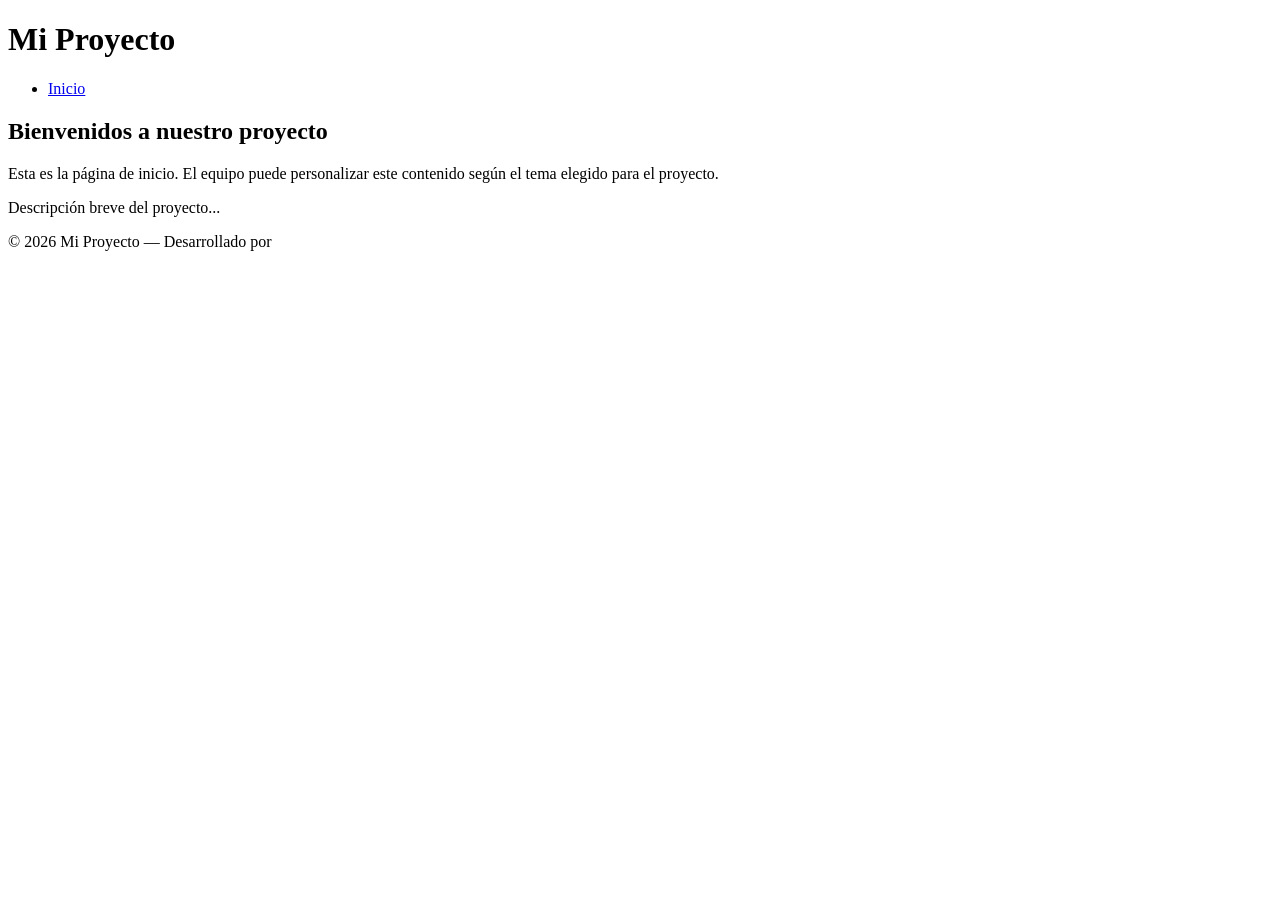
==== index.html @ 10332ff4 "Initial commit" ====
<!DOCTYPE html>
<html lang="es">
<head>
  <meta charset="UTF-8">
  <meta name="viewport" content="width=device-width, initial-scale=1.0">
  <meta name="version" content="1.0.0">
  <title>Mi Proyecto Web</title>
  <!-- Hoja de estilos compartida por todas las páginas del proyecto -->
  <link rel="stylesheet" href="estilos.css">
</head>
<body>

  <!-- ============================================================
       CABECERA Y MENÚ DE NAVEGACIÓN
       - El menú debe enlazar a todas las páginas del proyecto
       - Cada miembro del equipo añadirá su página aquí
       ============================================================ -->
  <header>
    <div class="header-contenido">
      <h1 class="logo">Mi Proyecto</h1>
      <nav>
        <ul>
          <li><a href="index.html">Inicio</a></li>
          <!-- AÑADIR AQUÍ los enlaces a las páginas del equipo -->
          <!-- Ejemplo: <li><a href="about.html">Sobre nosotros</a></li> -->
          <!-- Ejemplo: <li><a href="contacto.html">Contacto</a></li>  -->
        </ul>
      </nav>
    </div>
  </header>

  <!-- ============================================================
       CONTENIDO PRINCIPAL
       - Esta sección es el cuerpo de la página de inicio
       - El equipo puede personalizar el contenido según el tema
       ============================================================ -->
  <main>

    <!-- Sección de bienvenida -->
    <section class="bienvenida">
      <h2>Bienvenidos a nuestro proyecto</h2>
      <p>
        Esta es la página de inicio. El equipo puede personalizar este contenido
        según el tema elegido para el proyecto.
      </p>
      <p>
        <!-- MODIFICAR: Escribid aquí una breve descripción de vuestro proyecto -->
        Descripción breve del proyecto...
      </p>
    </section>

    <!-- Sección de tarjetas / destacados -->
    <section class="tarjetas">
      
    </section>

  </main>

  <!-- ============================================================
       PIE DE PÁGINA
       - Información de contacto, créditos y enlaces secundarios
       ============================================================ -->
  <footer>
    <div class="footer-contenido">
      <p>&copy; 2026 Mi Proyecto &mdash; Desarrollado por</p>
      <!-- AÑADIR: nombres del equipo, enlaces a redes sociales, etc. -->
    </div>
  </footer>

</body>
</html>
---- estilos.css ----
/* ================================================================
   estilos.css — Hoja de estilos compartida del proyecto
   ================================================================
   INSTRUCCIONES:
   - Este fichero es COMÚN a todas las páginas del proyecto.
   - Todos los miembros del equipo añadirán sus estilos aquí.
   - Marcad cada sección con comentarios para tener un código organizado. 
   Por ejemplo como sigue a continuación, pero se puede modificar para adaptarse
   a vuestras necesidades
   ================================================================ */
/* ----------------------------------------------------------------
   1. ESTILOS GENERALES
   ---------------------------------------------------------------- */

/* TODO: Añadir estilos generales (fuente, colores base, márgenes...) */


/* ----------------------------------------------------------------
   2. CABECERA Y NAVEGACIÓN 
   ---------------------------------------------------------------- */

/* ----------------------------------------------------------------
   3. PIE DE PÁGINA (footer)
   ---------------------------------------------------------------- */


/* ----------------------------------------------------------------
   6. ESTILOS ESPECÍFICOS DE CADA PÁGINA
      (añadir una subsección por cada página del equipo)
   ---------------------------------------------------------------- */

/* --- Página: index.html --- */


/* --- Página: xxxxxx.html --- */


/* --- Página:  xxxxxx.html --- */
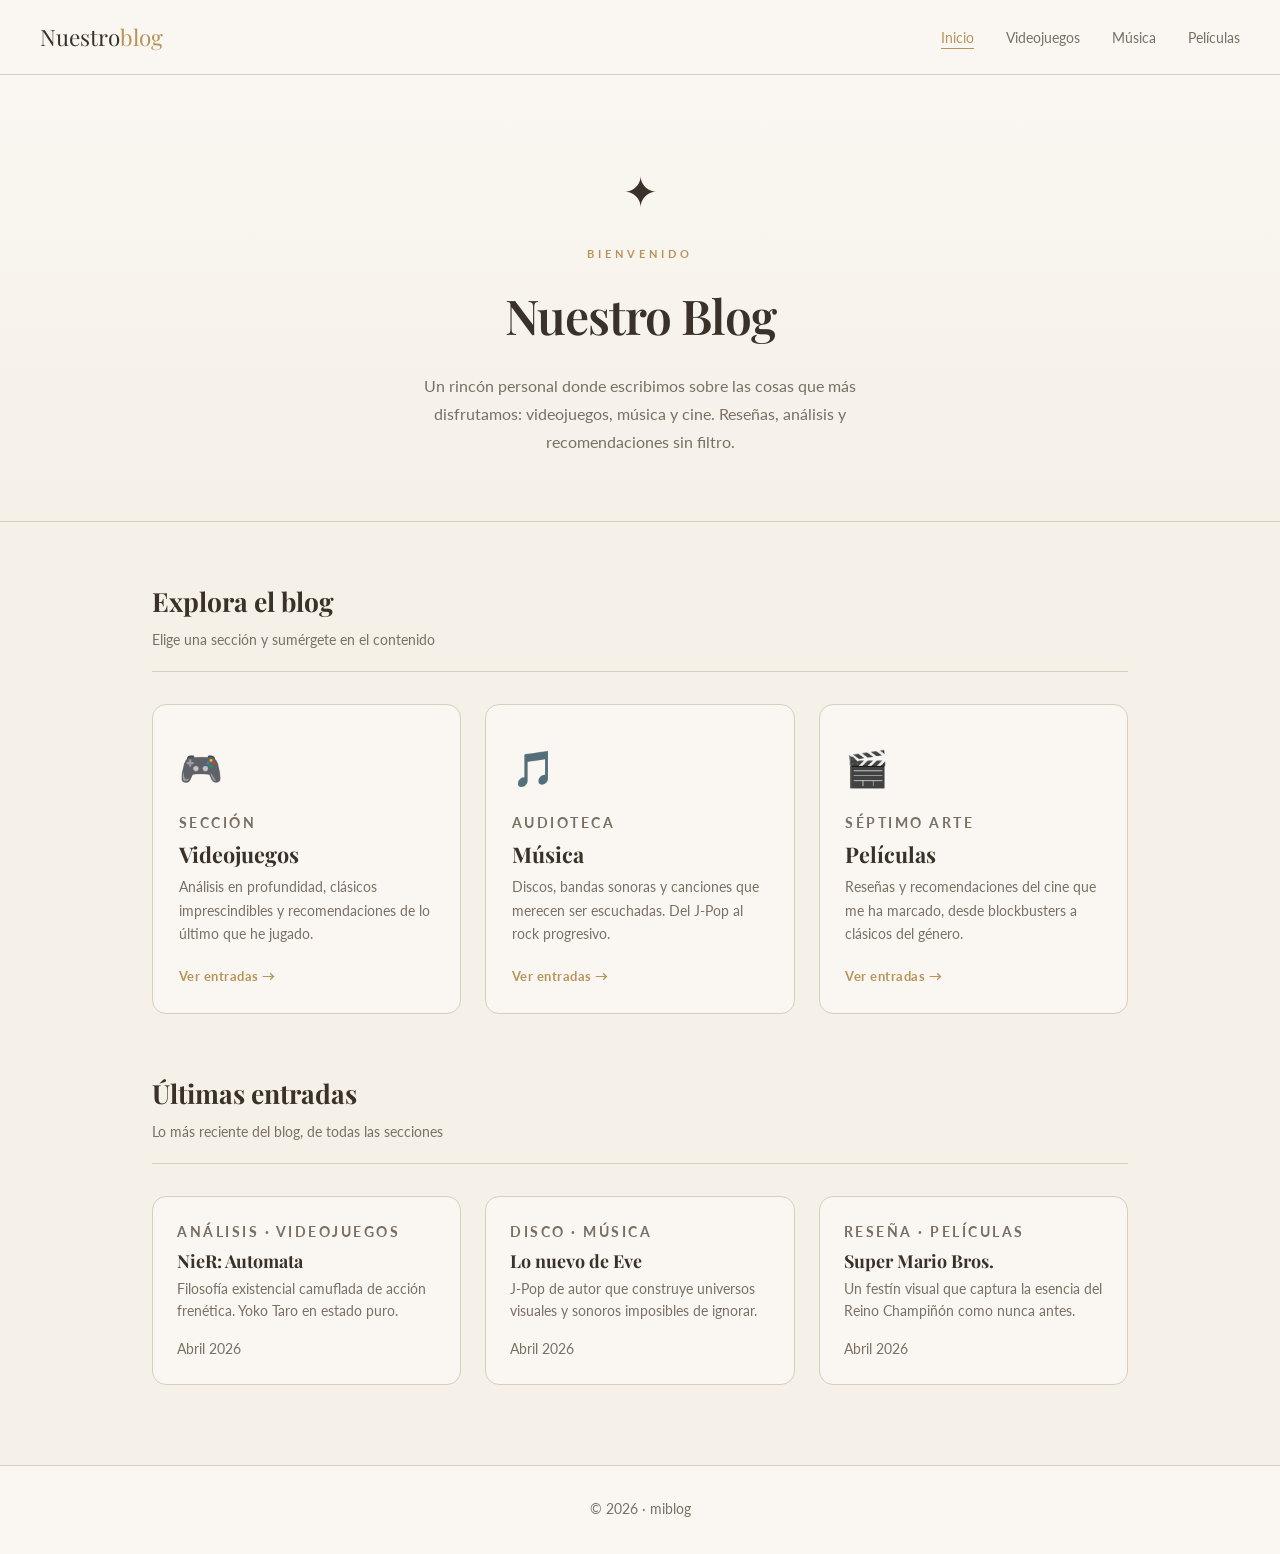
==== commit 9004d236: "He cambiado el nombre a la pagina principal, ademas le añadi informacion y modifique levemente las d" ====
--- a/index.html
+++ b/index.html
@@ -1,71 +1,101 @@
 <!DOCTYPE html>
 <html lang="es">
 <head>
-  <meta charset="UTF-8">
-  <meta name="viewport" content="width=device-width, initial-scale=1.0">
-  <meta name="version" content="1.0.0">
-  <title>Mi Proyecto Web</title>
-  <!-- Hoja de estilos compartida por todas las páginas del proyecto -->
-  <link rel="stylesheet" href="estilos.css">
+  <meta charset="UTF-8" />
+  <meta name="viewport" content="width=device-width, initial-scale=1.0" />
+  <title>Inicio · Nuestro Blog</title>
+  <link href="https://fonts.googleapis.com/css2?family=Playfair+Display:ital,wght@0,400;0,600;1,400&family=Lato:wght@300;400;700&display=swap" rel="stylesheet" />
+  <link rel="stylesheet" href="CssPopUp.css" />
 </head>
 <body>
 
-  <!-- ============================================================
-       CABECERA Y MENÚ DE NAVEGACIÓN
-       - El menú debe enlazar a todas las páginas del proyecto
-       - Cada miembro del equipo añadirá su página aquí
-       ============================================================ -->
-  <header>
-    <div class="header-contenido">
-      <h1 class="logo">Mi Proyecto</h1>
-      <nav>
-        <ul>
-          <li><a href="index.html">Inicio</a></li>
-          <!-- AÑADIR AQUÍ los enlaces a las páginas del equipo -->
-          <!-- Ejemplo: <li><a href="about.html">Sobre nosotros</a></li> -->
-          <!-- Ejemplo: <li><a href="contacto.html">Contacto</a></li>  -->
-        </ul>
-      </nav>
-    </div>
+  <!-- NAVEGACIÓN -->
+  <nav>
+    <a href="plantilla.html" class="nav-logo">Nuestro<span>blog</span></a>
+    <ul class="nav-enlaces">
+      <li><a href="plantilla.html" class="activo">Inicio</a></li>
+      <li><a href="PaginaVideojuegos.html">Videojuegos</a></li>
+      <li><a href="PaginaMusica.html">Música</a></li>
+      <li><a href="PaginaPelicula.html">Películas</a></li>
+    </ul>
+  </nav>
+
+  <!-- HERO -->
+  <header class="inicio-hero">
+    <span class="site-icon">✦</span>
+    <p class="pagina-tag">Bienvenido</p>
+    <h1>Nuestro Blog</h1>
+    <p class="descripcion">Un rincón personal donde escribimos sobre las cosas que más disfrutamos: videojuegos, música y cine. Reseñas, análisis y recomendaciones sin filtro.</p>
   </header>
 
-  <!-- ============================================================
-       CONTENIDO PRINCIPAL
-       - Esta sección es el cuerpo de la página de inicio
-       - El equipo puede personalizar el contenido según el tema
-       ============================================================ -->
-  <main>
+  <!-- SECCIONES -->
+  <main class="contenido">
 
-    <!-- Sección de bienvenida -->
-    <section class="bienvenida">
-      <h2>Bienvenidos a nuestro proyecto</h2>
-      <p>
-        Esta es la página de inicio. El equipo puede personalizar este contenido
-        según el tema elegido para el proyecto.
-      </p>
-      <p>
-        <!-- MODIFICAR: Escribid aquí una breve descripción de vuestro proyecto -->
-        Descripción breve del proyecto...
-      </p>
-    </section>
+    <h2 class="seccion-titulo">Explora el blog</h2>
+    <p class="seccion-sub">Elige una sección y sumérgete en el contenido</p>
 
-    <!-- Sección de tarjetas / destacados -->
-    <section class="tarjetas">
-      
-    </section>
+    <div class="seccion-grid">
+
+      <a href="PaginaVideojuegos.html" class="card-seccion">
+        <span class="cs-icono">🎮</span>
+        <p class="cs-tag">Sección</p>
+        <h3>Videojuegos</h3>
+        <p>Análisis en profundidad, clásicos imprescindibles y recomendaciones de lo último que he jugado.</p>
+        <span class="cs-cta">Ver entradas →</span>
+      </a>
+
+      <a href="PaginaMusica.html" class="card-seccion">
+        <span class="cs-icono">🎵</span>
+        <p class="cs-tag">Audioteca</p>
+        <h3>Música</h3>
+        <p>Discos, bandas sonoras y canciones que merecen ser escuchadas. Del J-Pop al rock progresivo.</p>
+        <span class="cs-cta">Ver entradas →</span>
+      </a>
+
+      <a href="PaginaPelicula.html" class="card-seccion">
+        <span class="cs-icono">🎬</span>
+        <p class="cs-tag">Séptimo Arte</p>
+        <h3>Películas</h3>
+        <p>Reseñas y recomendaciones del cine que me ha marcado, desde blockbusters a clásicos del género.</p>
+        <span class="cs-cta">Ver entradas →</span>
+      </a>
+
+    </div>
+
+    <!-- ÚLTIMAS ENTRADAS -->
+    <div class="ultimas">
+      <h2>Últimas entradas</h2>
+      <p class="sub">Lo más reciente del blog, de todas las secciones</p>
+
+      <div class="grid">
+
+        <a href="PaginaVideojuegos.html" class="card card-entrada" tabindex="0">
+          <p class="card-tag">Análisis · Videojuegos</p>
+          <h3>NieR: Automata</h3>
+          <p>Filosofía existencial camuflada de acción frenética. Yoko Taro en estado puro.</p>
+          <p class="card-fecha">Abril 2026</p>
+        </a>
+
+        <a href="PaginaMusica.html" class="card card-entrada" tabindex="0">
+          <p class="card-tag">Disco · Música</p>
+          <h3>Lo nuevo de Eve</h3>
+          <p>J-Pop de autor que construye universos visuales y sonoros imposibles de ignorar.</p>
+          <p class="card-fecha">Abril 2026</p>
+        </a>
+
+        <a href="PaginaPelicula.html" class="card card-entrada" tabindex="0">
+          <p class="card-tag">Reseña · Películas</p>
+          <h3>Super Mario Bros.</h3>
+          <p>Un festín visual que captura la esencia del Reino Champiñón como nunca antes.</p>
+          <p class="card-fecha">Abril 2026</p>
+        </a>
+
+      </div>
+    </div>
 
   </main>
 
-  <!-- ============================================================
-       PIE DE PÁGINA
-       - Información de contacto, créditos y enlaces secundarios
-       ============================================================ -->
-  <footer>
-    <div class="footer-contenido">
-      <p>&copy; 2026 Mi Proyecto &mdash; Desarrollado por</p>
-      <!-- AÑADIR: nombres del equipo, enlaces a redes sociales, etc. -->
-    </div>
-  </footer>
+  <footer><p>© 2026 · miblog</p></footer>
 
 </body>
 </html>
--- a/CssPopUp.css
+++ b/CssPopUp.css
@@ -0,0 +1,392 @@
+:root {
+  --crema-fondo:#F5F0E8; --crema-card:#FAF7F2; --beige-borde:#D9CEBC;
+  --acento:#B8935A; --acento-hover:#9c7b49;
+  --texto-oscuro:#3A3228; --texto-medio:#7A6F63;
+  --radio:14px; --t:0.22s ease;
+}
+*,*::before,*::after{margin:0;padding:0;box-sizing:border-box;}
+html{scroll-behavior:smooth;}
+body{font-family:'Lato',sans-serif;background:var(--crema-fondo);color:var(--texto-oscuro);line-height:1.75;}
+
+/* NAV */
+nav{display:flex;justify-content:space-between;align-items:center;padding:1.1rem 2.5rem;background:var(--crema-card);border-bottom:1px solid var(--beige-borde);position:sticky;top:0;z-index:200;}
+.nav-logo{font-family:'Playfair Display',serif;font-size:1.4rem;color:var(--texto-oscuro);text-decoration:none;}
+.nav-logo span{color:var(--acento);}
+.nav-enlaces{list-style:none;display:flex;gap:2rem;}
+.nav-enlaces a{text-decoration:none;font-size:.9rem;color:var(--texto-medio);transition:color var(--t);position:relative;padding-bottom:3px;}
+.nav-enlaces a::after{content:'';position:absolute;bottom:0;left:0;width:0;height:1.5px;background:var(--acento);transition:width var(--t);}
+.nav-enlaces a:hover::after,.nav-enlaces a.activo::after{width:100%;}
+.nav-enlaces a:hover,.nav-enlaces a.activo{color:var(--acento);}
+
+/* HERO */
+.pagina-hero{text-align:center;padding:4.5rem 2rem 3.5rem;border-bottom:1px solid var(--beige-borde);background:linear-gradient(180deg,var(--crema-card) 0%,var(--crema-fondo) 100%);}
+.pagina-hero .icono{font-size:3rem;margin-bottom:.8rem;display:block;}
+.pagina-tag{font-size:.7rem;letter-spacing:4px;text-transform:uppercase;color:var(--acento);margin-bottom:.5rem;font-weight:700;}
+.pagina-hero h1{font-family:'Playfair Display',serif;font-size:3rem;font-weight:600;letter-spacing:-1px;}
+
+/* CONTENIDO */
+.contenido{max-width:1040px;margin:3.5rem auto 5rem;padding:0 2rem;}
+.contenido h2{font-family:'Playfair Display',serif;font-size:1.65rem;margin-bottom:.2rem;}
+.sub{color:var(--texto-medio);font-size:.88rem;padding-bottom:1.2rem;border-bottom:1px solid var(--beige-borde);margin-bottom:2rem;}
+
+/* GRID + CARDS */
+.grid{display:grid;grid-template-columns:repeat(3,1fr);gap:1.5rem;}
+.card{background:var(--crema-card);border:1px solid var(--beige-borde);border-radius:var(--radio);padding:1.5rem;cursor:pointer;transition:transform var(--t),border-color var(--t),box-shadow var(--t);display:flex;flex-direction:column;gap:.35rem;user-select:none;}
+.card:hover{transform:translateY(-5px);border-color:var(--acento);box-shadow:0 8px 24px rgba(58,50,40,.1);}
+.card:active{transform:translateY(-2px);}
+.card:focus-visible{outline:2px solid var(--acento);outline-offset:3px;}
+.card-tag{font-size:.68rem;letter-spacing:2.5px;text-transform:uppercase;color:var(--acento);font-weight:700;}
+.card h3{font-family:'Playfair Display',serif;font-size:1.12rem;line-height:1.3;}
+.card>p{font-size:.87rem;color:var(--texto-medio);line-height:1.6;}
+.card-fecha{font-size:.76rem;color:var(--beige-borde);margin-top:auto;padding-top:.6rem;}
+
+/* VOLVER + FOOTER */
+.volver{display:inline-block;margin:0 2rem 3rem;font-size:.87rem;color:var(--acento);text-decoration:none;transition:color var(--t);}
+.volver:hover{color:var(--texto-oscuro);}
+footer{text-align:center;padding:2rem;border-top:1px solid var(--beige-borde);background:var(--crema-card);}
+footer p{font-size:.85rem;color:var(--texto-medio);}
+
+/* ══════════════════════════════════════
+   MODAL  —  3 fases de animación:
+   1. overlay: fondo fade-in
+   2. panel: sube + escala con bounce
+   3. interior: stagger por secciones
+══════════════════════════════════════ */
+.modal-overlay{
+  display:none;
+  position:fixed;inset:0;z-index:1000;
+  background:rgba(30,22,14,0);
+  backdrop-filter:blur(0px);
+  align-items:center;justify-content:center;
+  transition:background .4s ease, backdrop-filter .4s ease;
+}
+.modal-overlay.abierto{
+  background:rgba(30,22,14,.82);
+  backdrop-filter:blur(7px);
+}
+.modal-panel{
+  background:var(--crema-card);
+  border-radius:18px;
+  width:92%;max-width:780px;
+  max-height:90vh;
+  overflow-y:auto;overflow-x:hidden;
+  position:relative;
+  box-shadow:0 32px 64px rgba(0,0,0,.3);
+  transform:translateY(40px) scale(.94);
+  opacity:0;
+  transition:transform .45s cubic-bezier(.16,1,.3,1), opacity .35s ease;
+}
+.modal-overlay.abierto .modal-panel{
+  transform:translateY(0) scale(1);
+  opacity:1;
+}
+
+/* Stagger de secciones internas */
+.modal-cabecera,
+.modal-video-link,
+.modal-resena,
+.comments-section{
+  opacity:0;
+  transform:translateY(12px);
+  transition:opacity .3s ease, transform .3s ease;
+}
+.modal-overlay.abierto .modal-cabecera  {opacity:1;transform:none;transition-delay:.18s;}
+.modal-overlay.abierto .modal-video-link{opacity:1;transform:none;transition-delay:.26s;}
+.modal-overlay.abierto .modal-resena    {opacity:1;transform:none;transition-delay:.33s;}
+.modal-overlay.abierto .comments-section{opacity:1;transform:none;transition-delay:.40s;}
+
+/* Botón cerrar */
+.close-btn{
+  position:absolute;top:1rem;right:1rem;
+  width:34px;height:34px;
+  display:flex;align-items:center;justify-content:center;
+  background:var(--crema-fondo);border:1px solid var(--beige-borde);
+  border-radius:50%;color:var(--texto-medio);font-size:1.1rem;
+  cursor:pointer;z-index:10;
+  transition:background var(--t),color var(--t),border-color var(--t),transform .25s ease;
+  font-family:inherit;line-height:1;
+}
+.close-btn:hover{background:var(--acento);color:#fff;border-color:var(--acento);transform:rotate(90deg);}
+
+/* Cabecera modal */
+.modal-cabecera{padding:1.8rem 2rem 1.2rem;padding-right:3.5rem;}
+.modal-subtag{font-size:.68rem;letter-spacing:2.5px;text-transform:uppercase;color:var(--acento);font-weight:700;margin-bottom:.4rem;}
+.modal-cabecera h2{font-family:'Playfair Display',serif;font-size:1.85rem;color:var(--texto-oscuro);line-height:1.2;font-weight:600;}
+
+/* Link de vídeo — <a> puro */
+.modal-video-link{
+  display:flex;align-items:center;gap:.9rem;
+  margin:0 2rem;
+  padding:1rem 1.4rem;
+  background:var(--texto-oscuro);
+  color:#FAF7F2;
+  border-radius:10px;
+  text-decoration:none;
+  transition:background .2s, transform .15s;
+}
+.modal-video-link:hover{background:#4a3a2a;transform:scale(1.01);}
+.modal-video-link:active{transform:scale(.98);}
+.mvl-icon{
+  width:36px;height:36px;min-width:36px;
+  background:var(--acento);border-radius:50%;
+  display:flex;align-items:center;justify-content:center;
+  font-size:.9rem;padding-left:3px;
+}
+.mvl-texto{display:flex;flex-direction:column;}
+.mvl-sub{font-size:.72rem;opacity:.65;margin-bottom:.1rem;}
+.mvl-titulo{font-size:.95rem;font-weight:700;}
+
+/* Reseña */
+.modal-resena{margin:1.4rem 2rem;padding:1.3rem 1.5rem;background:var(--crema-fondo);border-left:3px solid var(--acento);border-radius:0 10px 10px 0;font-size:.95rem;color:var(--texto-oscuro);line-height:1.85;}
+.modal-resena p+p{margin-top:.85rem;}
+
+/* Comentarios */
+.comments-section{margin:0 2rem 2rem;border-top:1px solid var(--beige-borde);padding-top:1.4rem;}
+.comments-section h3{font-family:'Playfair Display',serif;font-size:1.2rem;margin-bottom:1rem;}
+.comment-form{display:flex;gap:.7rem;margin-bottom:1.2rem;}
+.comment-form input{flex:1;padding:.72rem 1rem;border:1px solid var(--beige-borde);border-radius:8px;font-family:'Lato',sans-serif;font-size:.88rem;background:var(--crema-fondo);color:var(--texto-oscuro);outline:none;transition:border-color var(--t);}
+.comment-form input:focus{border-color:var(--acento);}
+.comment-form button{padding:.72rem 1.3rem;background:var(--acento);color:#fff;border:none;border-radius:8px;font-family:'Lato',sans-serif;font-size:.85rem;font-weight:700;cursor:pointer;transition:background var(--t),transform .1s;white-space:nowrap;}
+.comment-form button:hover{background:var(--acento-hover);}
+.comment-form button:active{transform:scale(.95);}
+.comment-form button.enviado{background:#6a9c6a;pointer-events:none;}
+.comment-list{display:flex;flex-direction:column;gap:.7rem;}
+.comment-item{background:var(--crema-fondo);border:1px solid var(--beige-borde);padding:.85rem 1rem;border-radius:8px;font-size:.87rem;line-height:1.6;animation:fadeUp .22s ease;}
+@keyframes fadeUp{from{opacity:0;transform:translateY(-5px)}to{opacity:1;transform:translateY(0)}}
+.comment-item strong{display:block;color:var(--acento);font-size:.72rem;letter-spacing:.5px;margin-bottom:.25rem;text-transform:uppercase;}
+.no-comments{font-size:.85rem;color:var(--texto-medio);font-style:italic;}
+
+@media(max-width:768px){
+  nav{flex-direction:column;gap:.8rem;padding:1rem 1.2rem;}
+  .pagina-hero h1{font-size:2.2rem;}
+  .grid{grid-template-columns:1fr;}
+  .modal-cabecera{padding:1.3rem 1.2rem .8rem;padding-right:3rem;}
+  .modal-cabecera h2{font-size:1.35rem;}
+  .modal-video-link,.modal-resena,.comments-section{margin-left:1.2rem;margin-right:1.2rem;}
+  .comment-form{flex-direction:column;}
+}
+
+/* ══════════════════════════════════════
+   COMPATIBILIDAD CON plantilla.html
+   Mapea las clases de la plantilla a los
+   estilos ya definidos más arriba.
+   No modifica ninguna regla existente.
+══════════════════════════════════════ */
+
+/* nav: el logo está suelto como texto, no como .nav-logo */
+nav > :first-child {
+  font-family: 'Playfair Display', serif;
+  font-size: 1.4rem;
+  color: var(--texto-oscuro);
+  text-decoration: none;
+}
+nav > :first-child span { color: var(--acento); }
+
+/* .cabecera → equivale a .pagina-hero */
+.cabecera {
+  text-align: center;
+  padding: 4.5rem 2rem 3.5rem;
+  border-bottom: 1px solid var(--beige-borde);
+  background: linear-gradient(180deg, var(--crema-card) 0%, var(--crema-fondo) 100%);
+}
+.cabecera .icono {
+  font-size: 3rem;
+  margin-bottom: .8rem;
+  display: block;
+}
+.cabecera .etiqueta {
+  font-size: .7rem;
+  letter-spacing: 4px;
+  text-transform: uppercase;
+  color: var(--acento);
+  margin-bottom: .5rem;
+  font-weight: 700;
+}
+.cabecera h1 {
+  font-family: 'Playfair Display', serif;
+  font-size: 3rem;
+  font-weight: 600;
+  letter-spacing: -1px;
+}
+.cabecera .boton {
+  display: inline-block;
+  margin-top: 1.2rem;
+  padding: .65rem 1.6rem;
+  background: var(--acento);
+  color: #fff;
+  border-radius: 8px;
+  text-decoration: none;
+  font-size: .88rem;
+  font-weight: 700;
+  transition: background var(--t);
+}
+.cabecera .boton:hover { background: var(--acento-hover); }
+
+/* .seccion-titulo y .seccion-sub → equivalen a .contenido h2 y .sub */
+.seccion-titulo {
+  font-family: 'Playfair Display', serif;
+  font-size: 1.65rem;
+  margin-bottom: .2rem;
+}
+.seccion-sub {
+  color: var(--texto-medio);
+  font-size: .88rem;
+  padding-bottom: 1.2rem;
+  border-bottom: 1px solid var(--beige-borde);
+  margin-bottom: 2rem;
+}
+
+/* .card-fecha → color de texto más visible que var(--beige-borde) */
+.card-fecha { color: var(--texto-medio) !important; }
+
+/* Responsive cabecera */
+@media(max-width:768px) {
+  .cabecera h1 { font-size: 2.2rem; }
+}
+
+/*añadido de mi parte css*/
+
+ /* ── HERO DE INICIO ── */
+    .inicio-hero {
+      text-align: center;
+      padding: 5rem 2rem 4rem;
+      background: linear-gradient(180deg, var(--crema-card) 0%, var(--crema-fondo) 100%);
+      border-bottom: 1px solid var(--beige-borde);
+    }
+    .inicio-hero .site-icon {
+      font-size: 2.6rem;
+      display: block;
+      margin-bottom: 1rem;
+    }
+    .inicio-hero .pagina-tag {
+      font-size: .7rem;
+      letter-spacing: 4px;
+      text-transform: uppercase;
+      color: var(--acento);
+      margin-bottom: .6rem;
+      font-weight: 700;
+    }
+    .inicio-hero h1 {
+      font-family: 'Playfair Display', serif;
+      font-size: 3rem;
+      font-weight: 600;
+      letter-spacing: -1px;
+      margin-bottom: 1rem;
+    }
+    .inicio-hero .descripcion {
+      max-width: 520px;
+      margin: 0 auto;
+      font-size: .97rem;
+      color: var(--texto-medio);
+      line-height: 1.8;
+    }
+
+    /* ── GRID DE SECCIONES ── */
+    .seccion-grid {
+      display: grid;
+      grid-template-columns: repeat(3, 1fr);
+      gap: 1.5rem;
+    }
+
+    /* Cards de sección: más grandes y con enlace */
+    .card-seccion {
+      background: var(--crema-card);
+      border: 1px solid var(--beige-borde);
+      border-radius: var(--radio);
+      padding: 2rem 1.6rem 1.6rem;
+      cursor: pointer;
+      text-decoration: none;
+      color: inherit;
+      display: flex;
+      flex-direction: column;
+      gap: .45rem;
+      transition: transform var(--t), border-color var(--t), box-shadow var(--t);
+      position: relative;
+      overflow: hidden;
+    }
+    .card-seccion::before {
+      content: '';
+      position: absolute;
+      inset: 0;
+      background: linear-gradient(135deg, transparent 60%, rgba(184,147,90,.07) 100%);
+      opacity: 0;
+      transition: opacity var(--t);
+    }
+    .card-seccion:hover {
+      transform: translateY(-6px);
+      border-color: var(--acento);
+      box-shadow: 0 10px 28px rgba(58,50,40,.12);
+    }
+    .card-seccion:hover::before { opacity: 1; }
+    .card-seccion:active { transform: translateY(-2px); }
+    .card-seccion:focus-visible {
+      outline: 2px solid var(--acento);
+      outline-offset: 3px;
+    }
+
+    .cs-icono {
+      font-size: 2.2rem;
+      display: block;
+      margin-bottom: .3rem;
+    }
+    .cs-tag {
+      font-size: .68rem;
+      letter-spacing: 2.5px;
+      text-transform: uppercase;
+      color: var(--acento);
+      font-weight: 700;
+    }
+    .card-seccion h3 {
+      font-family: 'Playfair Display', serif;
+      font-size: 1.35rem;
+      line-height: 1.25;
+    }
+    .card-seccion > p {
+      font-size: .88rem;
+      color: var(--texto-medio);
+      line-height: 1.65;
+      flex: 1;
+    }
+    .cs-cta {
+      display: inline-flex;
+      align-items: center;
+      gap: .4rem;
+      margin-top: .8rem;
+      font-size: .8rem;
+      font-weight: 700;
+      color: var(--acento);
+      letter-spacing: .5px;
+      transition: gap var(--t), color var(--t);
+    }
+    .card-seccion:hover .cs-cta {
+      gap: .7rem;
+      color: var(--acento-hover);
+    }
+
+    /* ── ÚLTIMAS ENTRADAS ── */
+    .ultimas {
+      margin-top: 3.5rem;
+    }
+    .ultimas h2 {
+      font-family: 'Playfair Display', serif;
+      font-size: 1.65rem;
+      margin-bottom: .2rem;
+    }
+    .ultimas .sub {
+      color: var(--texto-medio);
+      font-size: .88rem;
+      padding-bottom: 1.2rem;
+      border-bottom: 1px solid var(--beige-borde);
+      margin-bottom: 2rem;
+    }
+
+    /* Cards de entradas recientes: reutiliza .card pero con enlace */
+    .card-entrada {
+      text-decoration: none;
+      color: inherit;
+    }
+
+    @media(max-width:768px) {
+      .inicio-hero h1 { font-size: 2.2rem; }
+      .seccion-grid { grid-template-columns: 1fr; }
+    }
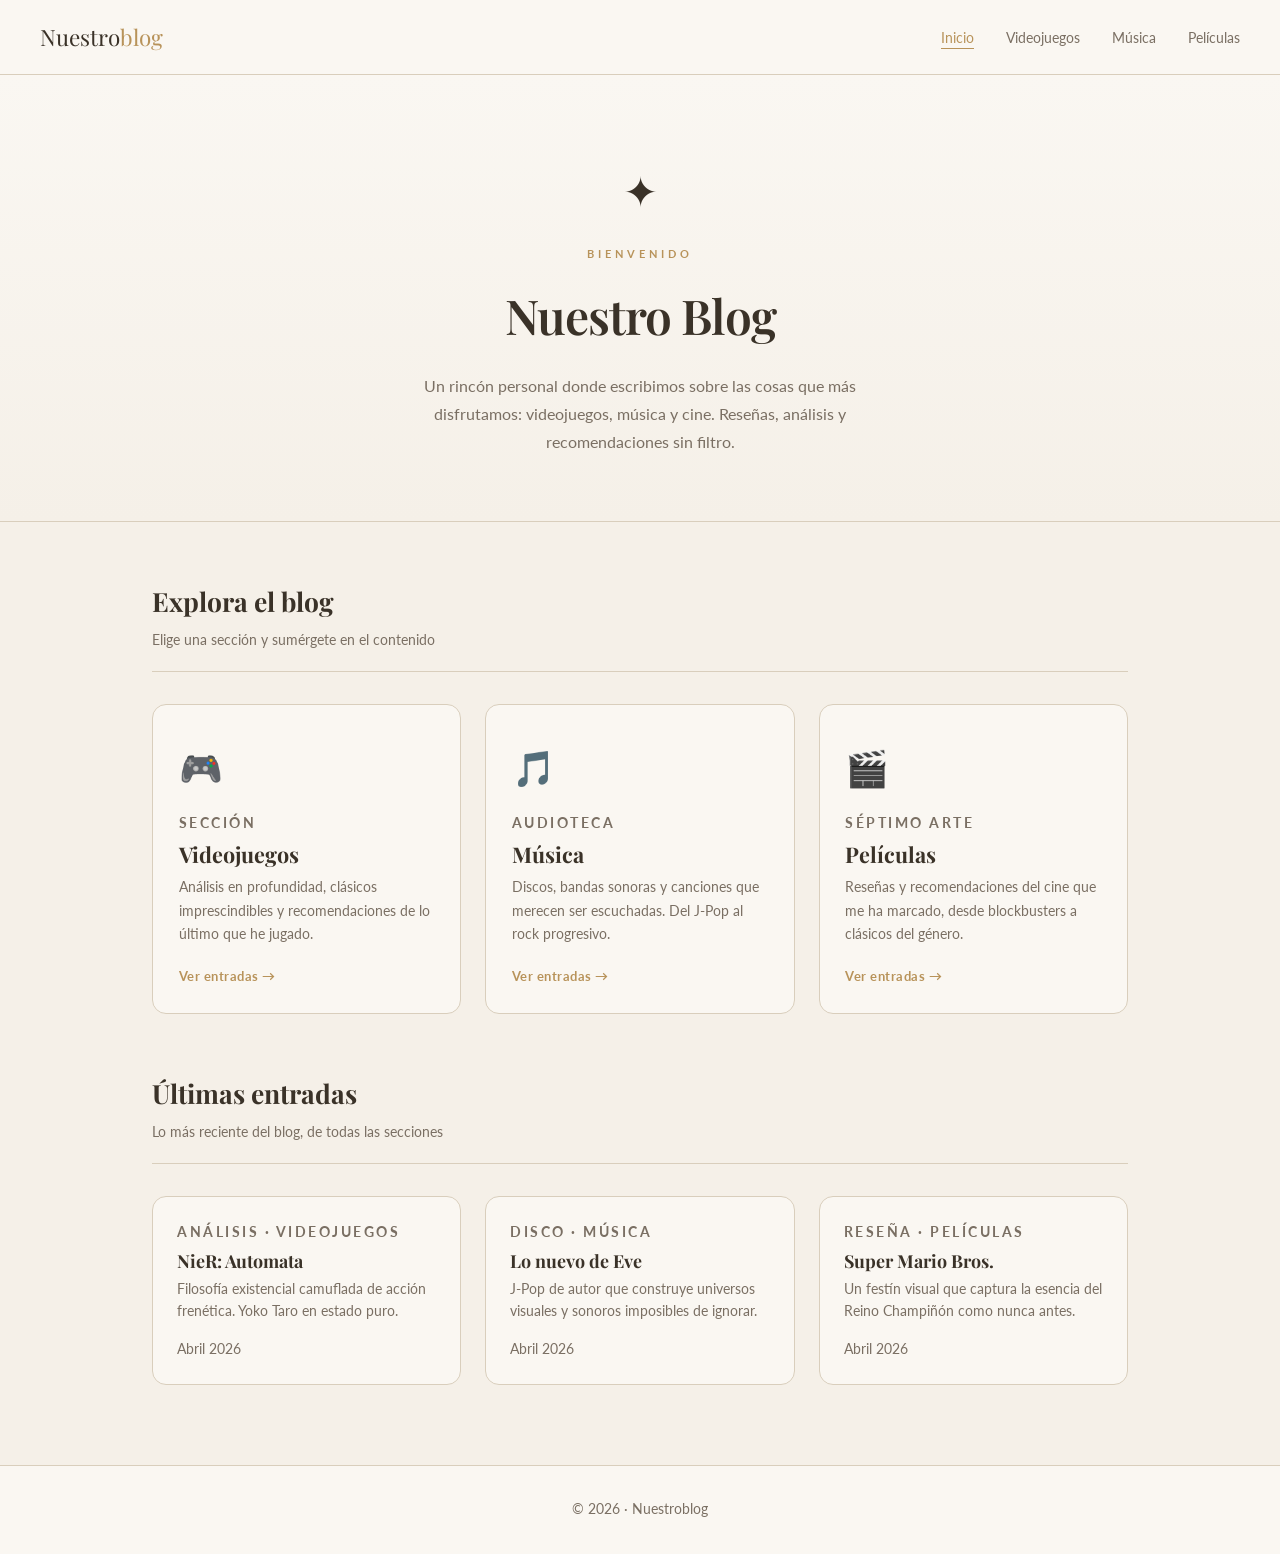
==== commit 22b0d673: "Arregle unos pequeños fallos que tenia las conexiones con la pagina principal" ====
--- a/index.html
+++ b/index.html
@@ -95,7 +95,7 @@
 
   </main>
 
-  <footer><p>© 2026 · miblog</p></footer>
+  <footer><p>© 2026 · Nuestroblog</p></footer>
 
 </body>
 </html>
--- a/CssPopUp.css
+++ b/CssPopUp.css
@@ -1,50 +1,232 @@
 :root {
-  --crema-fondo:#F5F0E8; --crema-card:#FAF7F2; --beige-borde:#D9CEBC;
-  --acento:#B8935A; --acento-hover:#9c7b49;
-  --texto-oscuro:#3A3228; --texto-medio:#7A6F63;
-  --radio:14px; --t:0.22s ease;
-}
-*,*::before,*::after{margin:0;padding:0;box-sizing:border-box;}
-html{scroll-behavior:smooth;}
-body{font-family:'Lato',sans-serif;background:var(--crema-fondo);color:var(--texto-oscuro);line-height:1.75;}
+  --crema-fondo: #F5F0E8;
+  --crema-card: #FAF7F2;
+  --beige-borde: #D9CEBC;
+  --acento: #B8935A;
+  --acento-hover: #9c7b49;
+  --texto-oscuro: #3A3228;
+  --texto-medio: #7A6F63;
+  --radio: 14px;
+  --t: 0.22s ease;
+}
+
+*,
+*::before,
+*::after {
+  margin: 0;
+  padding: 0;
+  box-sizing: border-box;
+}
+
+html {
+  scroll-behavior: smooth;
+}
+
+body {
+  font-family: 'Lato', sans-serif;
+  background: var(--crema-fondo);
+  color: var(--texto-oscuro);
+  line-height: 1.75;
+}
 
 /* NAV */
-nav{display:flex;justify-content:space-between;align-items:center;padding:1.1rem 2.5rem;background:var(--crema-card);border-bottom:1px solid var(--beige-borde);position:sticky;top:0;z-index:200;}
-.nav-logo{font-family:'Playfair Display',serif;font-size:1.4rem;color:var(--texto-oscuro);text-decoration:none;}
-.nav-logo span{color:var(--acento);}
-.nav-enlaces{list-style:none;display:flex;gap:2rem;}
-.nav-enlaces a{text-decoration:none;font-size:.9rem;color:var(--texto-medio);transition:color var(--t);position:relative;padding-bottom:3px;}
-.nav-enlaces a::after{content:'';position:absolute;bottom:0;left:0;width:0;height:1.5px;background:var(--acento);transition:width var(--t);}
-.nav-enlaces a:hover::after,.nav-enlaces a.activo::after{width:100%;}
-.nav-enlaces a:hover,.nav-enlaces a.activo{color:var(--acento);}
+nav {
+  display: flex;
+  justify-content: space-between;
+  align-items: center;
+  padding: 1.1rem 2.5rem;
+  background: var(--crema-card);
+  border-bottom: 1px solid var(--beige-borde);
+  position: sticky;
+  top: 0;
+  z-index: 200;
+}
+
+.nav-logo {
+  font-family: 'Playfair Display', serif;
+  font-size: 1.4rem;
+  color: var(--texto-oscuro);
+  text-decoration: none;
+}
+
+.nav-logo span {
+  color: var(--acento);
+}
+
+.nav-enlaces {
+  list-style: none;
+  display: flex;
+  gap: 2rem;
+}
+
+.nav-enlaces a {
+  text-decoration: none;
+  font-size: .9rem;
+  color: var(--texto-medio);
+  transition: color var(--t);
+  position: relative;
+  padding-bottom: 3px;
+}
+
+.nav-enlaces a::after {
+  content: '';
+  position: absolute;
+  bottom: 0;
+  left: 0;
+  width: 0;
+  height: 1.5px;
+  background: var(--acento);
+  transition: width var(--t);
+}
+
+.nav-enlaces a:hover::after,
+.nav-enlaces a.activo::after {
+  width: 100%;
+}
+
+.nav-enlaces a:hover,
+.nav-enlaces a.activo {
+  color: var(--acento);
+}
 
 /* HERO */
-.pagina-hero{text-align:center;padding:4.5rem 2rem 3.5rem;border-bottom:1px solid var(--beige-borde);background:linear-gradient(180deg,var(--crema-card) 0%,var(--crema-fondo) 100%);}
-.pagina-hero .icono{font-size:3rem;margin-bottom:.8rem;display:block;}
-.pagina-tag{font-size:.7rem;letter-spacing:4px;text-transform:uppercase;color:var(--acento);margin-bottom:.5rem;font-weight:700;}
-.pagina-hero h1{font-family:'Playfair Display',serif;font-size:3rem;font-weight:600;letter-spacing:-1px;}
+.pagina-hero {
+  text-align: center;
+  padding: 4.5rem 2rem 3.5rem;
+  border-bottom: 1px solid var(--beige-borde);
+  background: linear-gradient(180deg, var(--crema-card) 0%, var(--crema-fondo) 100%);
+}
+
+.pagina-hero .icono {
+  font-size: 3rem;
+  margin-bottom: .8rem;
+  display: block;
+}
+
+.pagina-tag {
+  font-size: .7rem;
+  letter-spacing: 4px;
+  text-transform: uppercase;
+  color: var(--acento);
+  margin-bottom: .5rem;
+  font-weight: 700;
+}
+
+.pagina-hero h1 {
+  font-family: 'Playfair Display', serif;
+  font-size: 3rem;
+  font-weight: 600;
+  letter-spacing: -1px;
+}
 
 /* CONTENIDO */
-.contenido{max-width:1040px;margin:3.5rem auto 5rem;padding:0 2rem;}
-.contenido h2{font-family:'Playfair Display',serif;font-size:1.65rem;margin-bottom:.2rem;}
-.sub{color:var(--texto-medio);font-size:.88rem;padding-bottom:1.2rem;border-bottom:1px solid var(--beige-borde);margin-bottom:2rem;}
+.contenido {
+  max-width: 1040px;
+  margin: 3.5rem auto 5rem;
+  padding: 0 2rem;
+}
+
+.contenido h2 {
+  font-family: 'Playfair Display', serif;
+  font-size: 1.65rem;
+  margin-bottom: .2rem;
+}
+
+.sub {
+  color: var(--texto-medio);
+  font-size: .88rem;
+  padding-bottom: 1.2rem;
+  border-bottom: 1px solid var(--beige-borde);
+  margin-bottom: 2rem;
+}
 
 /* GRID + CARDS */
-.grid{display:grid;grid-template-columns:repeat(3,1fr);gap:1.5rem;}
-.card{background:var(--crema-card);border:1px solid var(--beige-borde);border-radius:var(--radio);padding:1.5rem;cursor:pointer;transition:transform var(--t),border-color var(--t),box-shadow var(--t);display:flex;flex-direction:column;gap:.35rem;user-select:none;}
-.card:hover{transform:translateY(-5px);border-color:var(--acento);box-shadow:0 8px 24px rgba(58,50,40,.1);}
-.card:active{transform:translateY(-2px);}
-.card:focus-visible{outline:2px solid var(--acento);outline-offset:3px;}
-.card-tag{font-size:.68rem;letter-spacing:2.5px;text-transform:uppercase;color:var(--acento);font-weight:700;}
-.card h3{font-family:'Playfair Display',serif;font-size:1.12rem;line-height:1.3;}
-.card>p{font-size:.87rem;color:var(--texto-medio);line-height:1.6;}
-.card-fecha{font-size:.76rem;color:var(--beige-borde);margin-top:auto;padding-top:.6rem;}
+.grid {
+  display: grid;
+  grid-template-columns: repeat(3, 1fr);
+  gap: 1.5rem;
+}
+
+.card {
+  background: var(--crema-card);
+  border: 1px solid var(--beige-borde);
+  border-radius: var(--radio);
+  padding: 1.5rem;
+  cursor: pointer;
+  transition: transform var(--t), border-color var(--t), box-shadow var(--t);
+  display: flex;
+  flex-direction: column;
+  gap: .35rem;
+  user-select: none;
+}
+
+.card:hover {
+  transform: translateY(-5px);
+  border-color: var(--acento);
+  box-shadow: 0 8px 24px rgba(58, 50, 40, .1);
+}
+
+.card:active {
+  transform: translateY(-2px);
+}
+
+.card:focus-visible {
+  outline: 2px solid var(--acento);
+  outline-offset: 3px;
+}
+
+.card-tag {
+  font-size: .68rem;
+  letter-spacing: 2.5px;
+  text-transform: uppercase;
+  color: var(--acento);
+  font-weight: 700;
+}
+
+.card h3 {
+  font-family: 'Playfair Display', serif;
+  font-size: 1.12rem;
+  line-height: 1.3;
+}
+
+.card>p {
+  font-size: .87rem;
+  color: var(--texto-medio);
+  line-height: 1.6;
+}
+
+.card-fecha {
+  font-size: .76rem;
+  color: var(--beige-borde);
+  margin-top: auto;
+  padding-top: .6rem;
+}
 
 /* VOLVER + FOOTER */
-.volver{display:inline-block;margin:0 2rem 3rem;font-size:.87rem;color:var(--acento);text-decoration:none;transition:color var(--t);}
-.volver:hover{color:var(--texto-oscuro);}
-footer{text-align:center;padding:2rem;border-top:1px solid var(--beige-borde);background:var(--crema-card);}
-footer p{font-size:.85rem;color:var(--texto-medio);}
+.volver {
+  display: inline-block;
+  margin: 0 2rem 3rem;
+  font-size: .87rem;
+  color: var(--acento);
+  text-decoration: none;
+  transition: color var(--t);
+}
+
+.volver:hover {
+  color: var(--texto-oscuro);
+}
+
+footer {
+  text-align: center;
+  padding: 2rem;
+  border-top: 1px solid var(--beige-borde);
+  background: var(--crema-card);
+}
+
+footer p {
+  font-size: .85rem;
+  color: var(--texto-medio);
+}
 
 /* ══════════════════════════════════════
    MODAL  —  3 fases de animación:
@@ -52,118 +234,337 @@
    2. panel: sube + escala con bounce
    3. interior: stagger por secciones
 ══════════════════════════════════════ */
-.modal-overlay{
-  display:none;
-  position:fixed;inset:0;z-index:1000;
-  background:rgba(30,22,14,0);
-  backdrop-filter:blur(0px);
-  align-items:center;justify-content:center;
-  transition:background .4s ease, backdrop-filter .4s ease;
-}
-.modal-overlay.abierto{
-  background:rgba(30,22,14,.82);
-  backdrop-filter:blur(7px);
-}
-.modal-panel{
-  background:var(--crema-card);
-  border-radius:18px;
-  width:92%;max-width:780px;
-  max-height:90vh;
-  overflow-y:auto;overflow-x:hidden;
-  position:relative;
-  box-shadow:0 32px 64px rgba(0,0,0,.3);
-  transform:translateY(40px) scale(.94);
-  opacity:0;
-  transition:transform .45s cubic-bezier(.16,1,.3,1), opacity .35s ease;
-}
-.modal-overlay.abierto .modal-panel{
-  transform:translateY(0) scale(1);
-  opacity:1;
+.modal-overlay {
+  display: none;
+  position: fixed;
+  inset: 0;
+  z-index: 1000;
+  background: rgba(30, 22, 14, 0);
+  backdrop-filter: blur(0px);
+  align-items: center;
+  justify-content: center;
+  transition: background .4s ease, backdrop-filter .4s ease;
+}
+
+.modal-overlay.abierto {
+  background: rgba(30, 22, 14, .82);
+  backdrop-filter: blur(7px);
+}
+
+.modal-panel {
+  background: var(--crema-card);
+  border-radius: 18px;
+  width: 92%;
+  max-width: 780px;
+  max-height: 90vh;
+  overflow-y: auto;
+  overflow-x: hidden;
+  position: relative;
+  box-shadow: 0 32px 64px rgba(0, 0, 0, .3);
+  transform: translateY(40px) scale(.94);
+  opacity: 0;
+  transition: transform .45s cubic-bezier(.16, 1, .3, 1), opacity .35s ease;
+}
+
+.modal-overlay.abierto .modal-panel {
+  transform: translateY(0) scale(1);
+  opacity: 1;
 }
 
 /* Stagger de secciones internas */
 .modal-cabecera,
 .modal-video-link,
 .modal-resena,
-.comments-section{
-  opacity:0;
-  transform:translateY(12px);
-  transition:opacity .3s ease, transform .3s ease;
-}
-.modal-overlay.abierto .modal-cabecera  {opacity:1;transform:none;transition-delay:.18s;}
-.modal-overlay.abierto .modal-video-link{opacity:1;transform:none;transition-delay:.26s;}
-.modal-overlay.abierto .modal-resena    {opacity:1;transform:none;transition-delay:.33s;}
-.modal-overlay.abierto .comments-section{opacity:1;transform:none;transition-delay:.40s;}
+.comments-section {
+  opacity: 0;
+  transform: translateY(12px);
+  transition: opacity .3s ease, transform .3s ease;
+}
+
+.modal-overlay.abierto .modal-cabecera {
+  opacity: 1;
+  transform: none;
+  transition-delay: .18s;
+}
+
+.modal-overlay.abierto .modal-video-link {
+  opacity: 1;
+  transform: none;
+  transition-delay: .26s;
+}
+
+.modal-overlay.abierto .modal-resena {
+  opacity: 1;
+  transform: none;
+  transition-delay: .33s;
+}
+
+.modal-overlay.abierto .comments-section {
+  opacity: 1;
+  transform: none;
+  transition-delay: .40s;
+}
 
 /* Botón cerrar */
-.close-btn{
-  position:absolute;top:1rem;right:1rem;
-  width:34px;height:34px;
-  display:flex;align-items:center;justify-content:center;
-  background:var(--crema-fondo);border:1px solid var(--beige-borde);
-  border-radius:50%;color:var(--texto-medio);font-size:1.1rem;
-  cursor:pointer;z-index:10;
-  transition:background var(--t),color var(--t),border-color var(--t),transform .25s ease;
-  font-family:inherit;line-height:1;
-}
-.close-btn:hover{background:var(--acento);color:#fff;border-color:var(--acento);transform:rotate(90deg);}
+.close-btn {
+  position: absolute;
+  top: 1rem;
+  right: 1rem;
+  width: 34px;
+  height: 34px;
+  display: flex;
+  align-items: center;
+  justify-content: center;
+  background: var(--crema-fondo);
+  border: 1px solid var(--beige-borde);
+  border-radius: 50%;
+  color: var(--texto-medio);
+  font-size: 1.1rem;
+  cursor: pointer;
+  z-index: 10;
+  transition: background var(--t), color var(--t), border-color var(--t), transform .25s ease;
+  font-family: inherit;
+  line-height: 1;
+}
+
+.close-btn:hover {
+  background: var(--acento);
+  color: #fff;
+  border-color: var(--acento);
+  transform: rotate(90deg);
+}
 
 /* Cabecera modal */
-.modal-cabecera{padding:1.8rem 2rem 1.2rem;padding-right:3.5rem;}
-.modal-subtag{font-size:.68rem;letter-spacing:2.5px;text-transform:uppercase;color:var(--acento);font-weight:700;margin-bottom:.4rem;}
-.modal-cabecera h2{font-family:'Playfair Display',serif;font-size:1.85rem;color:var(--texto-oscuro);line-height:1.2;font-weight:600;}
+.modal-cabecera {
+  padding: 1.8rem 2rem 1.2rem;
+  padding-right: 3.5rem;
+}
+
+.modal-subtag {
+  font-size: .68rem;
+  letter-spacing: 2.5px;
+  text-transform: uppercase;
+  color: var(--acento);
+  font-weight: 700;
+  margin-bottom: .4rem;
+}
+
+.modal-cabecera h2 {
+  font-family: 'Playfair Display', serif;
+  font-size: 1.85rem;
+  color: var(--texto-oscuro);
+  line-height: 1.2;
+  font-weight: 600;
+}
 
 /* Link de vídeo — <a> puro */
-.modal-video-link{
-  display:flex;align-items:center;gap:.9rem;
-  margin:0 2rem;
-  padding:1rem 1.4rem;
-  background:var(--texto-oscuro);
-  color:#FAF7F2;
-  border-radius:10px;
-  text-decoration:none;
-  transition:background .2s, transform .15s;
-}
-.modal-video-link:hover{background:#4a3a2a;transform:scale(1.01);}
-.modal-video-link:active{transform:scale(.98);}
-.mvl-icon{
-  width:36px;height:36px;min-width:36px;
-  background:var(--acento);border-radius:50%;
-  display:flex;align-items:center;justify-content:center;
-  font-size:.9rem;padding-left:3px;
-}
-.mvl-texto{display:flex;flex-direction:column;}
-.mvl-sub{font-size:.72rem;opacity:.65;margin-bottom:.1rem;}
-.mvl-titulo{font-size:.95rem;font-weight:700;}
+.modal-video-link {
+  display: flex;
+  align-items: center;
+  gap: .9rem;
+  margin: 0 2rem;
+  padding: 1rem 1.4rem;
+  background: var(--texto-oscuro);
+  color: #FAF7F2;
+  border-radius: 10px;
+  text-decoration: none;
+  transition: background .2s, transform .15s;
+}
+
+.modal-video-link:hover {
+  background: #4a3a2a;
+  transform: scale(1.01);
+}
+
+.modal-video-link:active {
+  transform: scale(.98);
+}
+
+.mvl-icon {
+  width: 36px;
+  height: 36px;
+  min-width: 36px;
+  background: var(--acento);
+  border-radius: 50%;
+  display: flex;
+  align-items: center;
+  justify-content: center;
+  font-size: .9rem;
+  padding-left: 3px;
+}
+
+.mvl-texto {
+  display: flex;
+  flex-direction: column;
+}
+
+.mvl-sub {
+  font-size: .72rem;
+  opacity: .65;
+  margin-bottom: .1rem;
+}
+
+.mvl-titulo {
+  font-size: .95rem;
+  font-weight: 700;
+}
 
 /* Reseña */
-.modal-resena{margin:1.4rem 2rem;padding:1.3rem 1.5rem;background:var(--crema-fondo);border-left:3px solid var(--acento);border-radius:0 10px 10px 0;font-size:.95rem;color:var(--texto-oscuro);line-height:1.85;}
-.modal-resena p+p{margin-top:.85rem;}
+.modal-resena {
+  margin: 1.4rem 2rem;
+  padding: 1.3rem 1.5rem;
+  background: var(--crema-fondo);
+  border-left: 3px solid var(--acento);
+  border-radius: 0 10px 10px 0;
+  font-size: .95rem;
+  color: var(--texto-oscuro);
+  line-height: 1.85;
+}
+
+.modal-resena p+p {
+  margin-top: .85rem;
+}
 
 /* Comentarios */
-.comments-section{margin:0 2rem 2rem;border-top:1px solid var(--beige-borde);padding-top:1.4rem;}
-.comments-section h3{font-family:'Playfair Display',serif;font-size:1.2rem;margin-bottom:1rem;}
-.comment-form{display:flex;gap:.7rem;margin-bottom:1.2rem;}
-.comment-form input{flex:1;padding:.72rem 1rem;border:1px solid var(--beige-borde);border-radius:8px;font-family:'Lato',sans-serif;font-size:.88rem;background:var(--crema-fondo);color:var(--texto-oscuro);outline:none;transition:border-color var(--t);}
-.comment-form input:focus{border-color:var(--acento);}
-.comment-form button{padding:.72rem 1.3rem;background:var(--acento);color:#fff;border:none;border-radius:8px;font-family:'Lato',sans-serif;font-size:.85rem;font-weight:700;cursor:pointer;transition:background var(--t),transform .1s;white-space:nowrap;}
-.comment-form button:hover{background:var(--acento-hover);}
-.comment-form button:active{transform:scale(.95);}
-.comment-form button.enviado{background:#6a9c6a;pointer-events:none;}
-.comment-list{display:flex;flex-direction:column;gap:.7rem;}
-.comment-item{background:var(--crema-fondo);border:1px solid var(--beige-borde);padding:.85rem 1rem;border-radius:8px;font-size:.87rem;line-height:1.6;animation:fadeUp .22s ease;}
-@keyframes fadeUp{from{opacity:0;transform:translateY(-5px)}to{opacity:1;transform:translateY(0)}}
-.comment-item strong{display:block;color:var(--acento);font-size:.72rem;letter-spacing:.5px;margin-bottom:.25rem;text-transform:uppercase;}
-.no-comments{font-size:.85rem;color:var(--texto-medio);font-style:italic;}
-
-@media(max-width:768px){
-  nav{flex-direction:column;gap:.8rem;padding:1rem 1.2rem;}
-  .pagina-hero h1{font-size:2.2rem;}
-  .grid{grid-template-columns:1fr;}
-  .modal-cabecera{padding:1.3rem 1.2rem .8rem;padding-right:3rem;}
-  .modal-cabecera h2{font-size:1.35rem;}
-  .modal-video-link,.modal-resena,.comments-section{margin-left:1.2rem;margin-right:1.2rem;}
-  .comment-form{flex-direction:column;}
+.comments-section {
+  margin: 0 2rem 2rem;
+  border-top: 1px solid var(--beige-borde);
+  padding-top: 1.4rem;
+}
+
+.comments-section h3 {
+  font-family: 'Playfair Display', serif;
+  font-size: 1.2rem;
+  margin-bottom: 1rem;
+}
+
+.comment-form {
+  display: flex;
+  gap: .7rem;
+  margin-bottom: 1.2rem;
+}
+
+.comment-form input {
+  flex: 1;
+  padding: .72rem 1rem;
+  border: 1px solid var(--beige-borde);
+  border-radius: 8px;
+  font-family: 'Lato', sans-serif;
+  font-size: .88rem;
+  background: var(--crema-fondo);
+  color: var(--texto-oscuro);
+  outline: none;
+  transition: border-color var(--t);
+}
+
+.comment-form input:focus {
+  border-color: var(--acento);
+}
+
+.comment-form button {
+  padding: .72rem 1.3rem;
+  background: var(--acento);
+  color: #fff;
+  border: none;
+  border-radius: 8px;
+  font-family: 'Lato', sans-serif;
+  font-size: .85rem;
+  font-weight: 700;
+  cursor: pointer;
+  transition: background var(--t), transform .1s;
+  white-space: nowrap;
+}
+
+.comment-form button:hover {
+  background: var(--acento-hover);
+}
+
+.comment-form button:active {
+  transform: scale(.95);
+}
+
+.comment-form button.enviado {
+  background: #6a9c6a;
+  pointer-events: none;
+}
+
+.comment-list {
+  display: flex;
+  flex-direction: column;
+  gap: .7rem;
+}
+
+.comment-item {
+  background: var(--crema-fondo);
+  border: 1px solid var(--beige-borde);
+  padding: .85rem 1rem;
+  border-radius: 8px;
+  font-size: .87rem;
+  line-height: 1.6;
+  animation: fadeUp .22s ease;
+}
+
+@keyframes fadeUp {
+  from {
+    opacity: 0;
+    transform: translateY(-5px)
+  }
+
+  to {
+    opacity: 1;
+    transform: translateY(0)
+  }
+}
+
+.comment-item strong {
+  display: block;
+  color: var(--acento);
+  font-size: .72rem;
+  letter-spacing: .5px;
+  margin-bottom: .25rem;
+  text-transform: uppercase;
+}
+
+.no-comments {
+  font-size: .85rem;
+  color: var(--texto-medio);
+  font-style: italic;
+}
+
+@media(max-width:768px) {
+  nav {
+    flex-direction: column;
+    gap: .8rem;
+    padding: 1rem 1.2rem;
+  }
+
+  .pagina-hero h1 {
+    font-size: 2.2rem;
+  }
+
+  .grid {
+    grid-template-columns: 1fr;
+  }
+
+  .modal-cabecera {
+    padding: 1.3rem 1.2rem .8rem;
+    padding-right: 3rem;
+  }
+
+  .modal-cabecera h2 {
+    font-size: 1.35rem;
+  }
+
+  .modal-video-link,
+  .modal-resena,
+  .comments-section {
+    margin-left: 1.2rem;
+    margin-right: 1.2rem;
+  }
+
+  .comment-form {
+    flex-direction: column;
+  }
 }
 
 /* ══════════════════════════════════════
@@ -174,13 +575,16 @@
 ══════════════════════════════════════ */
 
 /* nav: el logo está suelto como texto, no como .nav-logo */
-nav > :first-child {
+nav> :first-child {
   font-family: 'Playfair Display', serif;
   font-size: 1.4rem;
   color: var(--texto-oscuro);
   text-decoration: none;
 }
-nav > :first-child span { color: var(--acento); }
+
+nav> :first-child span {
+  color: var(--acento);
+}
 
 /* .cabecera → equivale a .pagina-hero */
 .cabecera {
@@ -189,11 +593,13 @@
   border-bottom: 1px solid var(--beige-borde);
   background: linear-gradient(180deg, var(--crema-card) 0%, var(--crema-fondo) 100%);
 }
+
 .cabecera .icono {
   font-size: 3rem;
   margin-bottom: .8rem;
   display: block;
 }
+
 .cabecera .etiqueta {
   font-size: .7rem;
   letter-spacing: 4px;
@@ -202,12 +608,14 @@
   margin-bottom: .5rem;
   font-weight: 700;
 }
+
 .cabecera h1 {
   font-family: 'Playfair Display', serif;
   font-size: 3rem;
   font-weight: 600;
   letter-spacing: -1px;
 }
+
 .cabecera .boton {
   display: inline-block;
   margin-top: 1.2rem;
@@ -220,7 +628,10 @@
   font-weight: 700;
   transition: background var(--t);
 }
-.cabecera .boton:hover { background: var(--acento-hover); }
+
+.cabecera .boton:hover {
+  background: var(--acento-hover);
+}
 
 /* .seccion-titulo y .seccion-sub → equivalen a .contenido h2 y .sub */
 .seccion-titulo {
@@ -228,6 +639,7 @@
   font-size: 1.65rem;
   margin-bottom: .2rem;
 }
+
 .seccion-sub {
   color: var(--texto-medio);
   font-size: .88rem;
@@ -237,156 +649,218 @@
 }
 
 /* .card-fecha → color de texto más visible que var(--beige-borde) */
-.card-fecha { color: var(--texto-medio) !important; }
+.card-fecha {
+  color: var(--texto-medio) !important;
+}
 
 /* Responsive cabecera */
 @media(max-width:768px) {
-  .cabecera h1 { font-size: 2.2rem; }
+  .cabecera h1 {
+    font-size: 2.2rem;
+  }
 }
 
 /*añadido de mi parte css*/
 
- /* ── HERO DE INICIO ── */
-    .inicio-hero {
-      text-align: center;
-      padding: 5rem 2rem 4rem;
-      background: linear-gradient(180deg, var(--crema-card) 0%, var(--crema-fondo) 100%);
-      border-bottom: 1px solid var(--beige-borde);
-    }
-    .inicio-hero .site-icon {
-      font-size: 2.6rem;
-      display: block;
-      margin-bottom: 1rem;
-    }
-    .inicio-hero .pagina-tag {
-      font-size: .7rem;
-      letter-spacing: 4px;
-      text-transform: uppercase;
-      color: var(--acento);
-      margin-bottom: .6rem;
-      font-weight: 700;
-    }
-    .inicio-hero h1 {
-      font-family: 'Playfair Display', serif;
-      font-size: 3rem;
-      font-weight: 600;
-      letter-spacing: -1px;
-      margin-bottom: 1rem;
-    }
-    .inicio-hero .descripcion {
-      max-width: 520px;
-      margin: 0 auto;
-      font-size: .97rem;
-      color: var(--texto-medio);
-      line-height: 1.8;
-    }
-
-    /* ── GRID DE SECCIONES ── */
-    .seccion-grid {
-      display: grid;
-      grid-template-columns: repeat(3, 1fr);
-      gap: 1.5rem;
-    }
-
-    /* Cards de sección: más grandes y con enlace */
-    .card-seccion {
-      background: var(--crema-card);
-      border: 1px solid var(--beige-borde);
-      border-radius: var(--radio);
-      padding: 2rem 1.6rem 1.6rem;
-      cursor: pointer;
-      text-decoration: none;
-      color: inherit;
-      display: flex;
-      flex-direction: column;
-      gap: .45rem;
-      transition: transform var(--t), border-color var(--t), box-shadow var(--t);
-      position: relative;
-      overflow: hidden;
-    }
-    .card-seccion::before {
-      content: '';
-      position: absolute;
-      inset: 0;
-      background: linear-gradient(135deg, transparent 60%, rgba(184,147,90,.07) 100%);
-      opacity: 0;
-      transition: opacity var(--t);
-    }
-    .card-seccion:hover {
-      transform: translateY(-6px);
-      border-color: var(--acento);
-      box-shadow: 0 10px 28px rgba(58,50,40,.12);
-    }
-    .card-seccion:hover::before { opacity: 1; }
-    .card-seccion:active { transform: translateY(-2px); }
-    .card-seccion:focus-visible {
-      outline: 2px solid var(--acento);
-      outline-offset: 3px;
-    }
-
-    .cs-icono {
-      font-size: 2.2rem;
-      display: block;
-      margin-bottom: .3rem;
-    }
-    .cs-tag {
-      font-size: .68rem;
-      letter-spacing: 2.5px;
-      text-transform: uppercase;
-      color: var(--acento);
-      font-weight: 700;
-    }
-    .card-seccion h3 {
-      font-family: 'Playfair Display', serif;
-      font-size: 1.35rem;
-      line-height: 1.25;
-    }
-    .card-seccion > p {
-      font-size: .88rem;
-      color: var(--texto-medio);
-      line-height: 1.65;
-      flex: 1;
-    }
-    .cs-cta {
-      display: inline-flex;
-      align-items: center;
-      gap: .4rem;
-      margin-top: .8rem;
-      font-size: .8rem;
-      font-weight: 700;
-      color: var(--acento);
-      letter-spacing: .5px;
-      transition: gap var(--t), color var(--t);
-    }
-    .card-seccion:hover .cs-cta {
-      gap: .7rem;
-      color: var(--acento-hover);
-    }
-
-    /* ── ÚLTIMAS ENTRADAS ── */
-    .ultimas {
-      margin-top: 3.5rem;
-    }
-    .ultimas h2 {
-      font-family: 'Playfair Display', serif;
-      font-size: 1.65rem;
-      margin-bottom: .2rem;
-    }
-    .ultimas .sub {
-      color: var(--texto-medio);
-      font-size: .88rem;
-      padding-bottom: 1.2rem;
-      border-bottom: 1px solid var(--beige-borde);
-      margin-bottom: 2rem;
-    }
-
-    /* Cards de entradas recientes: reutiliza .card pero con enlace */
-    .card-entrada {
-      text-decoration: none;
-      color: inherit;
-    }
-
-    @media(max-width:768px) {
-      .inicio-hero h1 { font-size: 2.2rem; }
-      .seccion-grid { grid-template-columns: 1fr; }
-    }+/* ── HERO DE INICIO ── */
+.inicio-hero {
+  text-align: center;
+  padding: 5rem 2rem 4rem;
+  background: linear-gradient(180deg, var(--crema-card) 0%, var(--crema-fondo) 100%);
+  border-bottom: 1px solid var(--beige-borde);
+}
+
+.inicio-hero .site-icon {
+  font-size: 2.6rem;
+  display: block;
+  margin-bottom: 1rem;
+}
+
+.inicio-hero .pagina-tag {
+  font-size: .7rem;
+  letter-spacing: 4px;
+  text-transform: uppercase;
+  color: var(--acento);
+  margin-bottom: .6rem;
+  font-weight: 700;
+}
+
+.inicio-hero h1 {
+  font-family: 'Playfair Display', serif;
+  font-size: 3rem;
+  font-weight: 600;
+  letter-spacing: -1px;
+  margin-bottom: 1rem;
+}
+
+.inicio-hero .descripcion {
+  max-width: 520px;
+  margin: 0 auto;
+  font-size: .97rem;
+  color: var(--texto-medio);
+  line-height: 1.8;
+}
+
+/* ── GRID DE SECCIONES ── */
+.seccion-grid {
+  display: grid;
+  grid-template-columns: repeat(3, 1fr);
+  gap: 1.5rem;
+}
+
+/* Cards de sección: más grandes y con enlace */
+.card-seccion {
+  background: var(--crema-card);
+  border: 1px solid var(--beige-borde);
+  border-radius: var(--radio);
+  padding: 2rem 1.6rem 1.6rem;
+  cursor: pointer;
+  text-decoration: none;
+  color: inherit;
+  display: flex;
+  flex-direction: column;
+  gap: .45rem;
+  transition: transform var(--t), border-color var(--t), box-shadow var(--t);
+  position: relative;
+  overflow: hidden;
+}
+
+.card-seccion::before {
+  content: '';
+  position: absolute;
+  inset: 0;
+  background: linear-gradient(135deg, transparent 60%, rgba(184, 147, 90, .07) 100%);
+  opacity: 0;
+  transition: opacity var(--t);
+}
+
+.card-seccion:hover {
+  transform: translateY(-6px);
+  border-color: var(--acento);
+  box-shadow: 0 10px 28px rgba(58, 50, 40, .12);
+}
+
+.card-seccion:hover::before {
+  opacity: 1;
+}
+
+.card-seccion:active {
+  transform: translateY(-2px);
+}
+
+.card-seccion:focus-visible {
+  outline: 2px solid var(--acento);
+  outline-offset: 3px;
+}
+
+.cs-icono {
+  font-size: 2.2rem;
+  display: block;
+  margin-bottom: .3rem;
+}
+
+.cs-tag {
+  font-size: .68rem;
+  letter-spacing: 2.5px;
+  text-transform: uppercase;
+  color: var(--acento);
+  font-weight: 700;
+}
+
+.card-seccion h3 {
+  font-family: 'Playfair Display', serif;
+  font-size: 1.35rem;
+  line-height: 1.25;
+}
+
+.card-seccion>p {
+  font-size: .88rem;
+  color: var(--texto-medio);
+  line-height: 1.65;
+  flex: 1;
+}
+
+.cs-cta {
+  display: inline-flex;
+  align-items: center;
+  gap: .4rem;
+  margin-top: .8rem;
+  font-size: .8rem;
+  font-weight: 700;
+  color: var(--acento);
+  letter-spacing: .5px;
+  transition: gap var(--t), color var(--t);
+}
+
+.card-seccion:hover .cs-cta {
+  gap: .7rem;
+  color: var(--acento-hover);
+}
+
+/* ── ÚLTIMAS ENTRADAS ── */
+.ultimas {
+  margin-top: 3.5rem;
+}
+
+.ultimas h2 {
+  font-family: 'Playfair Display', serif;
+  font-size: 1.65rem;
+  margin-bottom: .2rem;
+}
+
+.ultimas .sub {
+  color: var(--texto-medio);
+  font-size: .88rem;
+  padding-bottom: 1.2rem;
+  border-bottom: 1px solid var(--beige-borde);
+  margin-bottom: 2rem;
+}
+
+/* Cards de entradas recientes: reutiliza .card pero con enlace */
+.card-entrada {
+  text-decoration: none;
+  color: inherit;
+}
+
+@media(max-width:768px) {
+  .inicio-hero h1 {
+    font-size: 2.2rem;
+  }
+
+  .seccion-grid {
+    grid-template-columns: 1fr;
+  }
+}
+
+/* 🎮 VIDEOJUEGOS — azul acero frío */
+body.tema-juegos {
+  --crema-fondo: #EAEEF5;
+  --crema-card: #F2F5FA;
+  --beige-borde: #BBC8DE;
+  --acento: #4C74B0;
+  --acento-hover: #3a5f97;
+  --texto-oscuro: #232B3A;
+  --texto-medio: #5A6880;
+}
+
+/* 🎵 MÚSICA — violeta cálido / burdeos */
+body.tema-musica {
+  --crema-fondo: #F2EDF6;
+  --crema-card: #F8F4FB;
+  --beige-borde: #CEBCDB;
+  --acento: #7E4F9A;
+  --acento-hover: #6b3f84;
+  --texto-oscuro: #2D1F38;
+  --texto-medio: #7A6688;
+}
+
+/* 🎬 PELÍCULAS — rojo cine / carbón */
+body.tema-pelicula {
+  --crema-fondo: #F5EEEE;
+  --crema-card: #FAF5F5;
+  --beige-borde: #DBBFBF;
+  --acento: #A83232;
+  --acento-hover: #8f2525;
+  --texto-oscuro: #2A1A1A;
+  --texto-medio: #7A5A5A;
+}
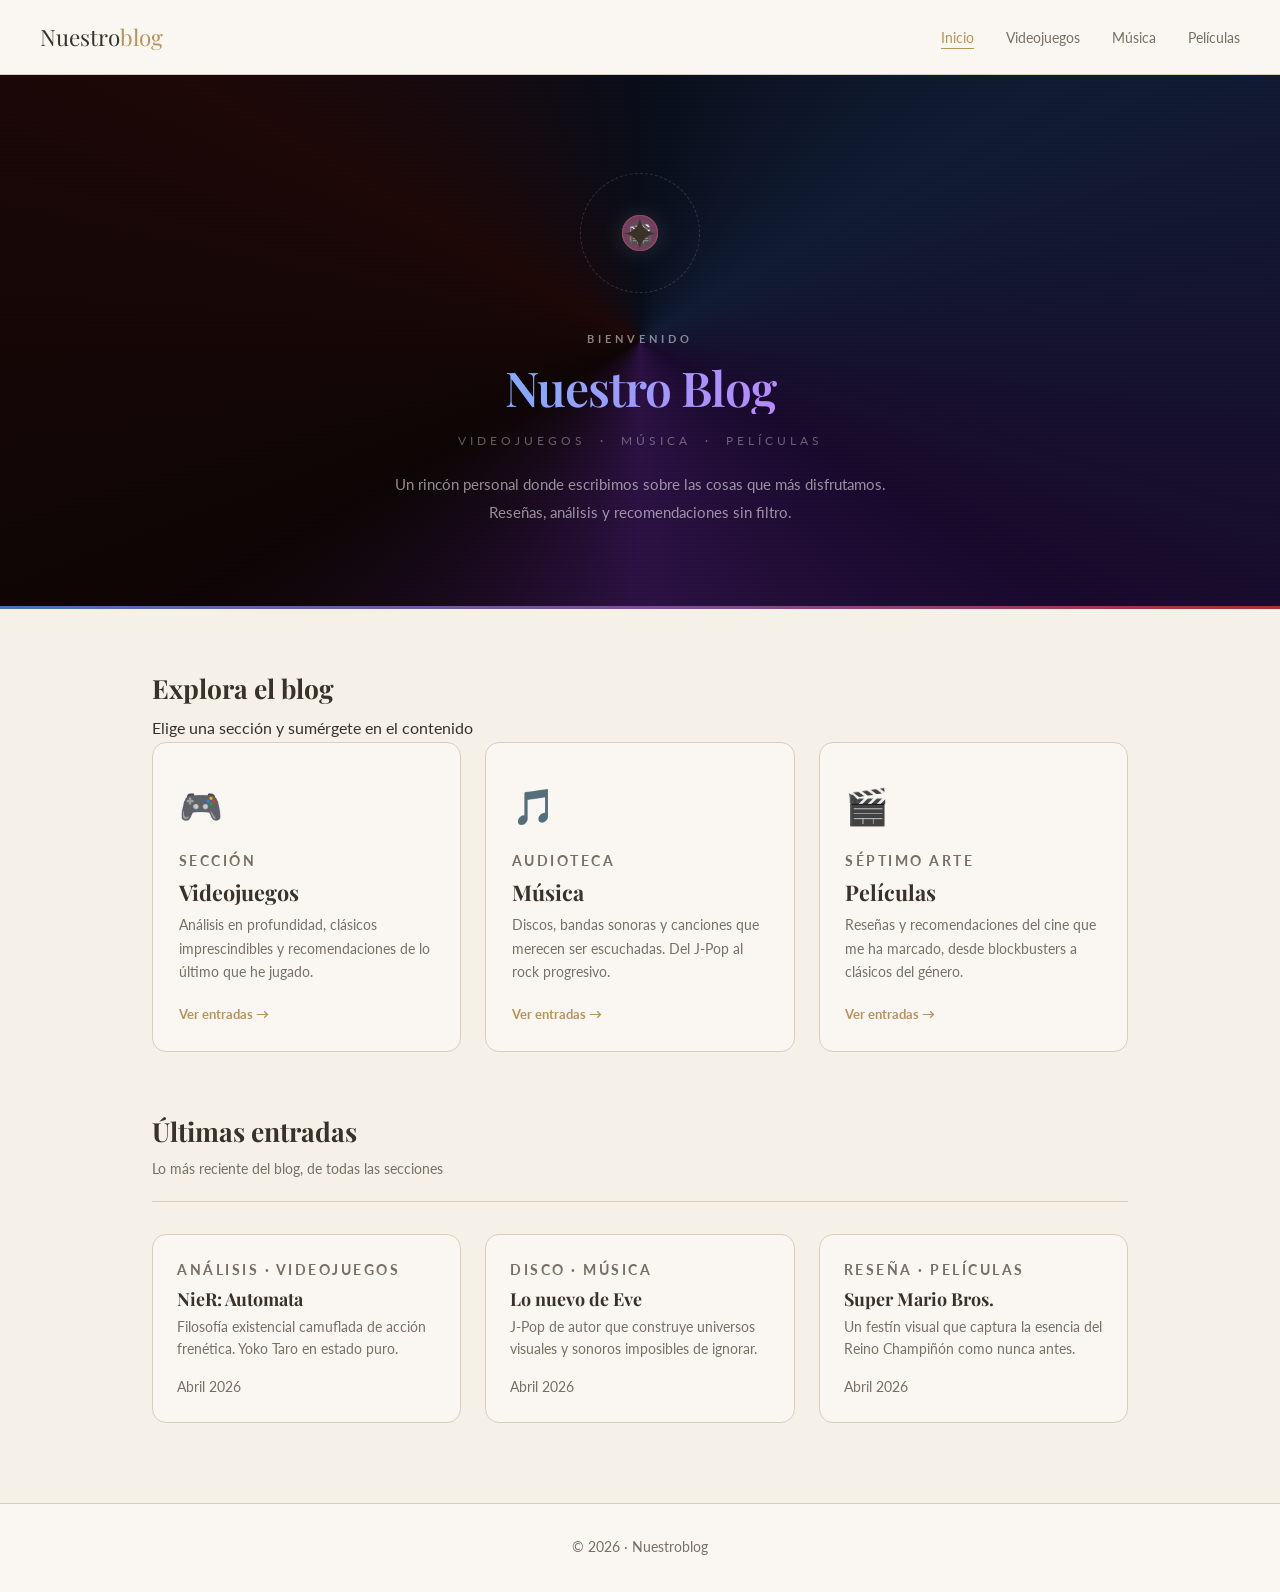
==== commit 88ecf0ad: "Cambios finales" ====
--- a/index.html
+++ b/index.html
@@ -4,38 +4,243 @@
   <meta charset="UTF-8" />
   <meta name="viewport" content="width=device-width, initial-scale=1.0" />
   <title>Inicio · Nuestro Blog</title>
-  <link href="https://fonts.googleapis.com/css2?family=Playfair+Display:ital,wght@0,400;0,600;1,400&family=Lato:wght@300;400;700&display=swap" rel="stylesheet" />
+  <link href="https://fonts.googleapis.com/css2?family=Playfair+Display:ital,wght@0,400;0,600;1,400&family=Lato:wght@300;400;700&family=Orbitron:wght@700;900&display=swap" rel="stylesheet" />
   <link rel="stylesheet" href="CssPopUp.css" />
+  <style>
+    /* ══════════════════════════════════════════════
+       HERO ÍNDICE — fusión de las 3 temáticas
+       Fondo: gradiente tricolor giratorio
+       Elementos: píxeles (juegos) + notas (música) + polvo (cine)
+       Logo: 3 iconos orbitando + título central
+    ══════════════════════════════════════════════ */
+    .hero-index {
+      position: relative;
+      overflow: hidden;
+      min-height: 420px;
+      display: flex;
+      flex-direction: column;
+      align-items: center;
+      justify-content: center;
+      padding: 5.5rem 2rem 5rem;
+      text-align: center;
+      border-bottom: none;
+    }
+
+    /* Fondo: gradiente tricolor que rota lentamente */
+    .hero-index::before {
+      content: '';
+      position: absolute;
+      inset: -50%;
+      background: conic-gradient(
+        from 0deg,
+        #0a0e1a 0deg,   /* juegos: azul oscuro */
+        #111d35 60deg,
+        #1a0a2e 120deg, /* música: violeta */
+        #2d1245 180deg,
+        #0e0505 240deg, /* cine: rojo oscuro */
+        #1e0808 300deg,
+        #0a0e1a 360deg
+      );
+      animation: bgRotate 20s linear infinite;
+      z-index: 0;
+    }
+    @keyframes bgRotate { from{transform:rotate(0deg)} to{transform:rotate(360deg)} }
+
+    /* Capa de grano sutil sobre todo */
+    .hero-index::after {
+      content: '';
+      position: absolute;
+      inset: 0;
+      background: repeating-linear-gradient(0deg,transparent,transparent 2px,rgba(0,0,0,.06) 2px,rgba(0,0,0,.06) 4px);
+      pointer-events: none;
+      z-index: 1;
+    }
+
+    /* ── Partículas combinadas ── */
+    .fusion-particles { position: absolute; inset: 0; z-index: 2; pointer-events: none; }
+
+    /* Píxeles (juegos) */
+    .fp { position:absolute; border-radius:1px; opacity:0; animation:fpFloat linear infinite; }
+    .fp.j1{width:5px;height:5px;background:#4fc3f7;left:5%;animation-duration:4s;animation-delay:0s}
+    .fp.j2{width:4px;height:4px;background:#ff6b9d;left:20%;animation-duration:5.5s;animation-delay:.8s}
+    .fp.j3{width:6px;height:6px;background:#4fffb0;left:35%;animation-duration:3.8s;animation-delay:1.6s}
+    .fp.j4{width:4px;height:4px;background:#ffde59;left:80%;animation-duration:4.8s;animation-delay:.4s}
+    .fp.j5{width:5px;height:5px;background:#4fc3f7;left:92%;animation-duration:5s;animation-delay:2s}
+    @keyframes fpFloat { 0%{opacity:0;transform:translateY(0) rotate(0)} 15%{opacity:.9} 85%{opacity:.7} 100%{opacity:0;transform:translateY(-120px) rotate(60deg)} }
+
+    /* Notas musicales */
+    .fn { position:absolute; opacity:0; color:rgba(192,132,252,.75); font-size:1.4rem; animation:fnFloat ease-in-out infinite; user-select:none; }
+    .fn.m1{left:10%;font-size:1.8rem;animation-duration:5s;animation-delay:.3s}
+    .fn.m2{left:28%;font-size:1.2rem;animation-duration:6s;animation-delay:1.2s}
+    .fn.m3{left:55%;font-size:1.6rem;animation-duration:4.5s;animation-delay:2.2s}
+    .fn.m4{left:72%;font-size:1.1rem;animation-duration:5.5s;animation-delay:.7s}
+    .fn.m5{left:88%;font-size:1.9rem;animation-duration:4.8s;animation-delay:1.8s}
+    @keyframes fnFloat { 0%{opacity:0;transform:translateY(50px) rotate(-10deg)} 20%{opacity:.8} 80%{opacity:.6} 100%{opacity:0;transform:translateY(-90px) rotate(10deg)} }
+
+    /* Polvo de cine */
+    .fd { position:absolute; width:2px;height:2px;border-radius:50%;background:rgba(255,180,100,.55);opacity:0;animation:fdFloat linear infinite; }
+    .fd.c1{left:15%;animation-duration:7s;animation-delay:0s}
+    .fd.c2{left:42%;animation-duration:5.5s;animation-delay:1.5s}
+    .fd.c3{left:65%;animation-duration:8s;animation-delay:.6s}
+    .fd.c4{left:85%;animation-duration:6.5s;animation-delay:2.5s}
+    @keyframes fdFloat { 0%{opacity:0;transform:translateY(180px)} 20%{opacity:.7} 80%{opacity:.5} 100%{opacity:0;transform:translateY(-50px) translateX(15px)} }
+
+    /* ── Logo central: 3 iconos orbitando ── */
+    .fusion-logo {
+      position: relative;
+      z-index: 3;
+      width: 140px;
+      height: 140px;
+      margin-bottom: 1.6rem;
+    }
+    /* Anillo orbital */
+    .fusion-logo::before {
+      content: '';
+      position: absolute;
+      inset: 10px;
+      border-radius: 50%;
+      border: 1.5px dashed rgba(255,255,255,.15);
+      animation: orbitRing 12s linear infinite;
+    }
+    @keyframes orbitRing { from{transform:rotate(0deg)} to{transform:rotate(360deg)} }
+
+    /* Núcleo central — ✦ que hace shimmer */
+    .fusion-core {
+      position: absolute;
+      inset: 0;
+      display: flex;
+      align-items: center;
+      justify-content: center;
+      font-size: 2.8rem;
+      filter: drop-shadow(0 0 14px rgba(255,255,255,.5));
+      animation: corePulse 3s ease-in-out infinite;
+      z-index: 1;
+    }
+    @keyframes corePulse { 0%,100%{filter:drop-shadow(0 0 10px rgba(255,255,255,.4));transform:scale(1)} 50%{filter:drop-shadow(0 0 24px rgba(255,255,255,.8));transform:scale(1.08)} }
+
+    /* Iconos en órbita */
+    .orbit-icon {
+      position: absolute;
+      width: 36px;
+      height: 36px;
+      border-radius: 50%;
+      display: flex;
+      align-items: center;
+      justify-content: center;
+      font-size: 1.2rem;
+      top: 50%; left: 50%;
+      margin: -18px;
+      animation: orbit 8s linear infinite;
+    }
+    .orbit-icon.juego  { animation-delay: 0s;      background: rgba(76,116,176,.35);  border: 1px solid rgba(76,116,176,.6); }
+    .orbit-icon.musica { animation-delay: -2.67s;   background: rgba(126,79,154,.35);  border: 1px solid rgba(126,79,154,.6); }
+    .orbit-icon.cine   { animation-delay: -5.33s;   background: rgba(168,50,50,.35);   border: 1px solid rgba(168,50,50,.6); }
+    @keyframes orbit {
+      from { transform: rotate(0deg)   translateX(52px) rotate(0deg); }
+      to   { transform: rotate(360deg) translateX(52px) rotate(-360deg); }
+    }
+
+    /* ── Título central ── */
+    .fusion-titulo-wrap { position: relative; z-index: 3; }
+
+    .fusion-titulo {
+      font-family: 'Playfair Display', serif;
+      font-size: 3.6rem;
+      font-weight: 600;
+      letter-spacing: -1px;
+      line-height: 1.1;
+      /* Texto multicolor cambiante */
+      background: linear-gradient(90deg, #7ab0ff 0%, #c084fc 33%, #e07070 66%, #7ab0ff 100%);
+      background-size: 300% auto;
+      -webkit-background-clip: text;
+      background-clip: text;
+      color: transparent;
+      animation: titleShimmer 5s linear infinite;
+    }
+    @keyframes titleShimmer { from{background-position:0% center} to{background-position:300% center} }
+
+    .fusion-subtitulo {
+      font-size: .78rem;
+      letter-spacing: 4px;
+      text-transform: uppercase;
+      color: rgba(255,255,255,.35);
+      margin-top: .8rem;
+    }
+
+    .fusion-desc {
+      max-width: 500px;
+      margin: 1.2rem auto 0;
+      font-size: .95rem;
+      color: rgba(255,255,255,.55);
+      line-height: 1.8;
+      position: relative;
+      z-index: 3;
+    }
+
+    .hero-index .pagina-tag {
+      color: rgba(255,255,255,.5);
+      z-index: 3;
+      position: relative;
+      margin-bottom: .8rem;
+    }
+
+    /* ── Línea divisora tricolor bajo el hero ── */
+    .tricolor-bar {
+      height: 3px;
+      background: linear-gradient(90deg, #4C74B0 0%, #7E4F9A 50%, #A83232 100%);
+    }
+  </style>
 </head>
 <body>
 
-  <!-- NAVEGACIÓN -->
   <nav>
-    <a href="plantilla.html" class="nav-logo">Nuestro<span>blog</span></a>
+    <a href="index.html" class="nav-logo">Nuestro<span>blog</span></a>
     <ul class="nav-enlaces">
-      <li><a href="plantilla.html" class="activo">Inicio</a></li>
+      <li><a href="index.html" class="activo">Inicio</a></li>
       <li><a href="PaginaVideojuegos.html">Videojuegos</a></li>
       <li><a href="PaginaMusica.html">Música</a></li>
       <li><a href="PaginaPelicula.html">Películas</a></li>
     </ul>
   </nav>
 
-  <!-- HERO -->
-  <header class="inicio-hero">
-    <span class="site-icon">✦</span>
+  <!-- HERO FUSIÓN -->
+  <header class="inicio-hero hero-index">
+    <!-- Partículas combinadas de las 3 temáticas -->
+    <div class="fusion-particles" aria-hidden="true">
+      <!-- Píxeles (juegos) -->
+      <span class="fp j1"></span><span class="fp j2"></span><span class="fp j3"></span>
+      <span class="fp j4"></span><span class="fp j5"></span>
+      <!-- Notas (música) -->
+      <span class="fn m1">♪</span><span class="fn m2">♫</span><span class="fn m3">♩</span>
+      <span class="fn m4">♬</span><span class="fn m5">♪</span>
+      <!-- Polvo (cine) -->
+      <span class="fd c1"></span><span class="fd c2"></span>
+      <span class="fd c3"></span><span class="fd c4"></span>
+    </div>
+
+    <!-- Logo 3 iconos en órbita -->
+    <div class="fusion-logo" aria-hidden="true">
+      <div class="fusion-core">✦</div>
+      <div class="orbit-icon juego">🎮</div>
+      <div class="orbit-icon musica">🎵</div>
+      <div class="orbit-icon cine">🎬</div>
+    </div>
+
     <p class="pagina-tag">Bienvenido</p>
-    <h1>Nuestro Blog</h1>
-    <p class="descripcion">Un rincón personal donde escribimos sobre las cosas que más disfrutamos: videojuegos, música y cine. Reseñas, análisis y recomendaciones sin filtro.</p>
+    <div class="fusion-titulo-wrap">
+      <h1 class="fusion-titulo">Nuestro Blog</h1>
+      <p class="fusion-subtitulo">Videojuegos &nbsp;·&nbsp; Música &nbsp;·&nbsp; Películas</p>
+    </div>
+    <p class="fusion-desc">Un rincón personal donde escribimos sobre las cosas que más disfrutamos. Reseñas, análisis y recomendaciones sin filtro.</p>
   </header>
+  <div class="tricolor-bar"></div>
 
   <!-- SECCIONES -->
   <main class="contenido">
-
     <h2 class="seccion-titulo">Explora el blog</h2>
     <p class="seccion-sub">Elige una sección y sumérgete en el contenido</p>
 
     <div class="seccion-grid">
-
       <a href="PaginaVideojuegos.html" class="card-seccion">
         <span class="cs-icono">🎮</span>
         <p class="cs-tag">Sección</p>
@@ -43,7 +248,6 @@
         <p>Análisis en profundidad, clásicos imprescindibles y recomendaciones de lo último que he jugado.</p>
         <span class="cs-cta">Ver entradas →</span>
       </a>
-
       <a href="PaginaMusica.html" class="card-seccion">
         <span class="cs-icono">🎵</span>
         <p class="cs-tag">Audioteca</p>
@@ -51,7 +255,6 @@
         <p>Discos, bandas sonoras y canciones que merecen ser escuchadas. Del J-Pop al rock progresivo.</p>
         <span class="cs-cta">Ver entradas →</span>
       </a>
-
       <a href="PaginaPelicula.html" class="card-seccion">
         <span class="cs-icono">🎬</span>
         <p class="cs-tag">Séptimo Arte</p>
@@ -59,40 +262,33 @@
         <p>Reseñas y recomendaciones del cine que me ha marcado, desde blockbusters a clásicos del género.</p>
         <span class="cs-cta">Ver entradas →</span>
       </a>
-
     </div>
 
     <!-- ÚLTIMAS ENTRADAS -->
     <div class="ultimas">
       <h2>Últimas entradas</h2>
       <p class="sub">Lo más reciente del blog, de todas las secciones</p>
-
       <div class="grid">
-
         <a href="PaginaVideojuegos.html" class="card card-entrada" tabindex="0">
           <p class="card-tag">Análisis · Videojuegos</p>
           <h3>NieR: Automata</h3>
           <p>Filosofía existencial camuflada de acción frenética. Yoko Taro en estado puro.</p>
           <p class="card-fecha">Abril 2026</p>
         </a>
-
         <a href="PaginaMusica.html" class="card card-entrada" tabindex="0">
           <p class="card-tag">Disco · Música</p>
           <h3>Lo nuevo de Eve</h3>
           <p>J-Pop de autor que construye universos visuales y sonoros imposibles de ignorar.</p>
           <p class="card-fecha">Abril 2026</p>
         </a>
-
         <a href="PaginaPelicula.html" class="card card-entrada" tabindex="0">
           <p class="card-tag">Reseña · Películas</p>
           <h3>Super Mario Bros.</h3>
           <p>Un festín visual que captura la esencia del Reino Champiñón como nunca antes.</p>
           <p class="card-fecha">Abril 2026</p>
         </a>
-
       </div>
     </div>
-
   </main>
 
   <footer><p>© 2026 · Nuestroblog</p></footer>
--- a/CssPopUp.css
+++ b/CssPopUp.css
@@ -10,857 +10,287 @@
   --t: 0.22s ease;
 }
 
-*,
-*::before,
-*::after {
-  margin: 0;
-  padding: 0;
-  box-sizing: border-box;
+*, *::before, *::after { margin: 0; padding: 0; box-sizing: border-box; }
+html { scroll-behavior: smooth; }
+body { font-family: 'Lato', sans-serif; background: var(--crema-fondo); color: var(--texto-oscuro); line-height: 1.75; }
+
+/* NAV */
+nav { display: flex; justify-content: space-between; align-items: center; padding: 1.1rem 2.5rem; background: var(--crema-card); border-bottom: 1px solid var(--beige-borde); position: sticky; top: 0; z-index: 200; }
+.nav-logo { font-family: 'Playfair Display', serif; font-size: 1.4rem; color: var(--texto-oscuro); text-decoration: none; }
+.nav-logo span { color: var(--acento); }
+.nav-enlaces { list-style: none; display: flex; gap: 2rem; }
+.nav-enlaces a { text-decoration: none; font-size: .9rem; color: var(--texto-medio); transition: color var(--t); position: relative; padding-bottom: 3px; }
+.nav-enlaces a::after { content: ''; position: absolute; bottom: 0; left: 0; width: 0; height: 1.5px; background: var(--acento); transition: width var(--t); }
+.nav-enlaces a:hover::after, .nav-enlaces a.activo::after { width: 100%; }
+.nav-enlaces a:hover, .nav-enlaces a.activo { color: var(--acento); }
+
+/* HERO BASE */
+.pagina-hero { text-align: center; padding: 4.5rem 2rem 3.5rem; border-bottom: 1px solid var(--beige-borde); background: linear-gradient(180deg, var(--crema-card) 0%, var(--crema-fondo) 100%); }
+.pagina-hero .icono { font-size: 3rem; margin-bottom: .8rem; display: block; }
+.pagina-tag { font-size: .7rem; letter-spacing: 4px; text-transform: uppercase; color: var(--acento); margin-bottom: .5rem; font-weight: 700; }
+.pagina-hero h1 { font-family: 'Playfair Display', serif; font-size: 3rem; font-weight: 600; letter-spacing: -1px; }
+
+/* CONTENIDO */
+.contenido { max-width: 1040px; margin: 3.5rem auto 5rem; padding: 0 2rem; }
+.contenido h2 { font-family: 'Playfair Display', serif; font-size: 1.65rem; margin-bottom: .2rem; }
+.sub { color: var(--texto-medio); font-size: .88rem; padding-bottom: 1.2rem; border-bottom: 1px solid var(--beige-borde); margin-bottom: 2rem; }
+
+/* GRID + CARDS */
+.grid { display: grid; grid-template-columns: repeat(3, 1fr); gap: 1.5rem; }
+.card { background: var(--crema-card); border: 1px solid var(--beige-borde); border-radius: var(--radio); padding: 1.5rem; cursor: pointer; transition: transform var(--t), border-color var(--t), box-shadow var(--t); display: flex; flex-direction: column; gap: .35rem; user-select: none; }
+.card:hover { transform: translateY(-5px); border-color: var(--acento); box-shadow: 0 8px 24px rgba(58,50,40,.1); }
+.card:active { transform: translateY(-2px); }
+.card:focus-visible { outline: 2px solid var(--acento); outline-offset: 3px; }
+.card-tag { font-size: .68rem; letter-spacing: 2.5px; text-transform: uppercase; color: var(--acento); font-weight: 700; }
+.card h3 { font-family: 'Playfair Display', serif; font-size: 1.12rem; line-height: 1.3; }
+.card > p { font-size: .87rem; color: var(--texto-medio); line-height: 1.6; }
+.card-fecha { font-size: .76rem; color: var(--texto-medio); margin-top: auto; padding-top: .6rem; }
+
+/* VOLVER + FOOTER */
+.volver { display: inline-block; margin: 0 2rem 3rem; font-size: .87rem; color: var(--acento); text-decoration: none; transition: color var(--t); }
+.volver:hover { color: var(--texto-oscuro); }
+footer { text-align: center; padding: 2rem; border-top: 1px solid var(--beige-borde); background: var(--crema-card); }
+footer p { font-size: .85rem; color: var(--texto-medio); }
+
+/* ══════════════════════════════════════
+   MODAL  —  animación en 3 fases
+══════════════════════════════════════ */
+.modal-overlay { display: none; position: fixed; inset: 0; z-index: 1000; background: rgba(30,22,14,0); backdrop-filter: blur(0px); align-items: center; justify-content: center; transition: background .4s ease, backdrop-filter .4s ease; }
+.modal-overlay.abierto { background: rgba(30,22,14,.82); backdrop-filter: blur(7px); }
+.modal-panel { background: var(--crema-card); border-radius: 18px; width: 92%; max-width: 780px; max-height: 90vh; overflow-y: auto; overflow-x: hidden; position: relative; box-shadow: 0 32px 64px rgba(0,0,0,.3); transform: translateY(40px) scale(.94); opacity: 0; transition: transform .45s cubic-bezier(.16,1,.3,1), opacity .35s ease; }
+.modal-overlay.abierto .modal-panel { transform: translateY(0) scale(1); opacity: 1; }
+
+/* Stagger secciones */
+.modal-cabecera, .modal-video-link, .modal-resena, .comments-section { opacity: 0; transform: translateY(12px); transition: opacity .3s ease, transform .3s ease; }
+.modal-overlay.abierto .modal-cabecera  { opacity: 1; transform: none; transition-delay: .18s; }
+.modal-overlay.abierto .modal-video-link{ opacity: 1; transform: none; transition-delay: .26s; }
+.modal-overlay.abierto .modal-resena    { opacity: 1; transform: none; transition-delay: .33s; }
+.modal-overlay.abierto .comments-section{ opacity: 1; transform: none; transition-delay: .40s; }
+
+/* Botón cerrar */
+.close-btn { position: absolute; top: 1rem; right: 1rem; width: 34px; height: 34px; display: flex; align-items: center; justify-content: center; background: var(--crema-fondo); border: 1px solid var(--beige-borde); border-radius: 50%; color: var(--texto-medio); font-size: 1.1rem; cursor: pointer; z-index: 10; transition: background var(--t), color var(--t), border-color var(--t), transform .25s ease; font-family: inherit; line-height: 1; }
+.close-btn:hover { background: var(--acento); color: #fff; border-color: var(--acento); transform: rotate(90deg); }
+
+/* Cabecera modal */
+.modal-cabecera { padding: 1.8rem 2rem 1.2rem; padding-right: 3.5rem; }
+.modal-subtag { font-size: .68rem; letter-spacing: 2.5px; text-transform: uppercase; color: var(--acento); font-weight: 700; margin-bottom: .4rem; }
+.modal-cabecera h2 { font-family: 'Playfair Display', serif; font-size: 1.85rem; color: var(--texto-oscuro); line-height: 1.2; font-weight: 600; }
+
+/* Link vídeo */
+.modal-video-link { display: flex; align-items: center; gap: .9rem; margin: 0 2rem; padding: 1rem 1.4rem; background: var(--texto-oscuro); color: #FAF7F2; border-radius: 10px; text-decoration: none; transition: background .2s, transform .15s; }
+.modal-video-link:hover { background: #4a3a2a; transform: scale(1.01); }
+.modal-video-link:active { transform: scale(.98); }
+.mvl-icon { width: 36px; height: 36px; min-width: 36px; background: var(--acento); border-radius: 50%; display: flex; align-items: center; justify-content: center; font-size: .9rem; padding-left: 3px; }
+.mvl-texto { display: flex; flex-direction: column; }
+.mvl-sub { font-size: .72rem; opacity: .65; margin-bottom: .1rem; }
+.mvl-titulo { font-size: .95rem; font-weight: 700; }
+
+/* Reseña */
+.modal-resena { margin: 1.4rem 2rem; padding: 1.3rem 1.5rem; background: var(--crema-fondo); border-left: 3px solid var(--acento); border-radius: 0 10px 10px 0; font-size: .95rem; color: var(--texto-oscuro); line-height: 1.85; }
+.modal-resena p + p { margin-top: .85rem; }
+
+/* Comentarios */
+.comments-section { margin: 0 2rem 2rem; border-top: 1px solid var(--beige-borde); padding-top: 1.4rem; }
+.comments-section h3 { font-family: 'Playfair Display', serif; font-size: 1.2rem; margin-bottom: 1rem; }
+.comment-form { display: flex; gap: .7rem; margin-bottom: 1.2rem; }
+.comment-form input { flex: 1; padding: .72rem 1rem; border: 1px solid var(--beige-borde); border-radius: 8px; font-family: 'Lato', sans-serif; font-size: .88rem; background: var(--crema-fondo); color: var(--texto-oscuro); outline: none; transition: border-color var(--t); }
+.comment-form input:focus { border-color: var(--acento); }
+.comment-form button { padding: .72rem 1.3rem; background: var(--acento); color: #fff; border: none; border-radius: 8px; font-family: 'Lato', sans-serif; font-size: .85rem; font-weight: 700; cursor: pointer; transition: background var(--t), transform .1s; white-space: nowrap; }
+.comment-form button:hover { background: var(--acento-hover); }
+.comment-form button:active { transform: scale(.95); }
+.comment-form button.enviado { background: #6a9c6a; pointer-events: none; }
+.comment-list { display: flex; flex-direction: column; gap: .7rem; }
+.comment-item { background: var(--crema-fondo); border: 1px solid var(--beige-borde); padding: .85rem 1rem; border-radius: 8px; font-size: .87rem; line-height: 1.6; animation: fadeUp .22s ease; }
+@keyframes fadeUp { from{opacity:0;transform:translateY(-5px)} to{opacity:1;transform:translateY(0)} }
+.comment-item strong { display: block; color: var(--acento); font-size: .72rem; letter-spacing: .5px; margin-bottom: .25rem; text-transform: uppercase; }
+.no-comments { font-size: .85rem; color: var(--texto-medio); font-style: italic; }
+
+/* ══════════════════════════════════════
+   INDEX — HERO + SECCIONES
+══════════════════════════════════════ */
+.inicio-hero { text-align: center; padding: 5rem 2rem 4rem; background: linear-gradient(180deg, var(--crema-card) 0%, var(--crema-fondo) 100%); border-bottom: 1px solid var(--beige-borde); }
+.inicio-hero .site-icon { font-size: 2.6rem; display: block; margin-bottom: 1rem; }
+.inicio-hero h1 { font-family: 'Playfair Display', serif; font-size: 3rem; font-weight: 600; letter-spacing: -1px; margin-bottom: 1rem; }
+.inicio-hero .descripcion { max-width: 520px; margin: 0 auto; font-size: .97rem; color: var(--texto-medio); line-height: 1.8; }
+.seccion-grid { display: grid; grid-template-columns: repeat(3,1fr); gap: 1.5rem; }
+.card-seccion { background: var(--crema-card); border: 1px solid var(--beige-borde); border-radius: var(--radio); padding: 2rem 1.6rem 1.6rem; text-decoration: none; color: inherit; display: flex; flex-direction: column; gap: .45rem; transition: transform var(--t), border-color var(--t), box-shadow var(--t); }
+.card-seccion:hover { transform: translateY(-6px); border-color: var(--acento); box-shadow: 0 10px 28px rgba(58,50,40,.12); }
+.cs-icono { font-size: 2.2rem; display: block; margin-bottom: .3rem; }
+.cs-tag { font-size: .68rem; letter-spacing: 2.5px; text-transform: uppercase; color: var(--acento); font-weight: 700; }
+.card-seccion h3 { font-family: 'Playfair Display', serif; font-size: 1.35rem; line-height: 1.25; }
+.card-seccion > p { font-size: .88rem; color: var(--texto-medio); line-height: 1.65; flex: 1; }
+.cs-cta { display: inline-block; margin-top: .8rem; font-size: .8rem; font-weight: 700; color: var(--acento); }
+.ultimas { margin-top: 3.5rem; }
+.ultimas h2 { font-family: 'Playfair Display', serif; font-size: 1.65rem; margin-bottom: .2rem; }
+.ultimas .sub { color: var(--texto-medio); font-size: .88rem; padding-bottom: 1.2rem; border-bottom: 1px solid var(--beige-borde); margin-bottom: 2rem; }
+.card-entrada { text-decoration: none; color: inherit; }
+
+/* ══════════════════════════════════════
+   TEMAS POR PÁGINA
+══════════════════════════════════════ */
+body.tema-juegos   { --crema-fondo:#EAEEF5; --crema-card:#F2F5FA; --beige-borde:#BBC8DE; --acento:#4C74B0; --acento-hover:#3a5f97; --texto-oscuro:#232B3A; --texto-medio:#5A6880; }
+body.tema-musica   { --crema-fondo:#F2EDF6; --crema-card:#F8F4FB; --beige-borde:#CEBCDB; --acento:#7E4F9A; --acento-hover:#6b3f84; --texto-oscuro:#2D1F38; --texto-medio:#7A6688; }
+body.tema-pelicula { --crema-fondo:#F5EEEE; --crema-card:#FAF5F5; --beige-borde:#DBBFBF; --acento:#A83232; --acento-hover:#8f2525; --texto-oscuro:#2A1A1A; --texto-medio:#7A5A5A; }
+
+/* ══════════════════════════════════════
+   HEROES ÉPICOS — CSS SEPARADO
+══════════════════════════════════════ */
+
+/* ── HERO VIDEOJUEGOS ── */
+.hero-juegos { position:relative; overflow:hidden; padding:5rem 2rem 4.5rem; background:linear-gradient(160deg,#0a0e1a 0%,#111d35 50%,#0a1525 100%); border-bottom:2px solid rgba(76,116,176,.4); text-align:center; min-height:360px; display:flex; flex-direction:column; align-items:center; justify-content:center; }
+.hero-juegos::before { content:''; position:absolute; inset:0; background-image:radial-gradient(circle,rgba(76,116,176,.3) 1px,transparent 1px); background-size:30px 30px; animation:gridScroll 18s linear infinite; z-index:0; }
+@keyframes gridScroll { from{background-position:0 0} to{background-position:30px 30px} }
+.hero-juegos::after { content:''; position:absolute; inset:0; background:repeating-linear-gradient(0deg,transparent,transparent 2px,rgba(0,0,0,.1) 2px,rgba(0,0,0,.1) 4px); pointer-events:none; z-index:1; }
+
+.px-wrap { position:absolute; inset:0; pointer-events:none; z-index:1; }
+.px { position:absolute; width:5px; height:5px; border-radius:1px; opacity:0; animation:floatPx linear infinite; }
+.px:nth-child(1){left:5%;top:30%;background:#4fc3f7;animation-duration:4.2s;animation-delay:0s;width:8px;height:8px}
+.px:nth-child(2){left:15%;top:65%;background:#7ab0ff;animation-duration:5s;animation-delay:.7s}
+.px:nth-child(3){left:25%;top:20%;background:#ff6b9d;animation-duration:3.8s;animation-delay:1.4s}
+.px:nth-child(4){left:38%;top:80%;background:#4fffb0;animation-duration:5.5s;animation-delay:.3s}
+.px:nth-child(5){left:52%;top:10%;background:#ffde59;animation-duration:4.5s;animation-delay:1s}
+.px:nth-child(6){left:63%;top:55%;background:#4fc3f7;animation-duration:3.5s;animation-delay:1.8s}
+.px:nth-child(7){left:74%;top:35%;background:#ff6b9d;animation-duration:4.8s;animation-delay:.5s;width:7px;height:7px}
+.px:nth-child(8){left:83%;top:70%;background:#7ab0ff;animation-duration:5.2s;animation-delay:1.2s}
+.px:nth-child(9){left:91%;top:20%;background:#4fffb0;animation-duration:4s;animation-delay:.9s}
+.px:nth-child(10){left:46%;top:90%;background:#ffde59;animation-duration:3.6s;animation-delay:2.1s}
+@keyframes floatPx { 0%{opacity:0;transform:translateY(0) rotate(0deg)} 15%{opacity:.9} 85%{opacity:.7} 100%{opacity:0;transform:translateY(-110px) rotate(60deg)} }
+
+.hero-logo-wrap { position:relative; z-index:2; margin-bottom:1.4rem; }
+.hero-logo-svg { width:130px; height:auto; color:#4C74B0; filter:drop-shadow(0 0 14px rgba(76,116,176,.8)); animation:logoPulse 3s ease-in-out infinite; display:block; margin:0 auto; }
+@keyframes logoPulse { 0%,100%{filter:drop-shadow(0 0 10px rgba(76,116,176,.6));transform:scale(1)} 50%{filter:drop-shadow(0 0 26px rgba(122,176,255,1));transform:scale(1.05)} }
+.btn-hero{animation:btnBlink 2s ease-in-out infinite}
+.btn-hero.b1{fill:#ff6b9d;animation-delay:0s}
+.btn-hero.b2{fill:#4fffb0;animation-delay:.5s}
+.btn-hero.b3{fill:#ffde59;animation-delay:1s}
+.btn-hero.b4{fill:#4fc3f7;animation-delay:1.5s}
+@keyframes btnBlink { 0%,100%{opacity:.85} 50%{opacity:1;filter:brightness(1.8) drop-shadow(0 0 5px currentColor)} }
+
+.hero-titulo-glitch { font-family:'Orbitron',sans-serif; font-size:3.2rem; font-weight:900; color:#ddeeff; letter-spacing:3px; position:relative; z-index:2; text-shadow:0 0 24px rgba(76,116,176,.9),0 2px 4px rgba(0,0,0,.8); line-height:1.1; }
+.hero-titulo-glitch::before,.hero-titulo-glitch::after { content:attr(data-text); position:absolute; left:0; top:0; width:100%; font-family:inherit; font-weight:inherit; font-size:inherit; letter-spacing:inherit; }
+.hero-titulo-glitch::before { color:#4fc3f7; animation:glitchA 7s infinite; clip-path:polygon(0 0,100% 0,100% 38%,0 38%); }
+.hero-titulo-glitch::after  { color:#ff6b9d; animation:glitchB 7s infinite; clip-path:polygon(0 62%,100% 62%,100% 100%,0 100%); }
+@keyframes glitchA { 0%,90%,100%{transform:none;opacity:0} 92%{transform:translate(-4px,-2px);opacity:.7} 95%{transform:translate(4px,2px);opacity:.5} 98%{transform:translate(-2px,1px);opacity:.6} }
+@keyframes glitchB { 0%,90%,100%{transform:none;opacity:0} 92%{transform:translate(4px,2px);opacity:.7} 95%{transform:translate(-4px,-2px);opacity:.5} 98%{transform:translate(2px,-1px);opacity:.6} }
+.hero-juegos .pagina-tag { color:#7ab0ff; z-index:2; position:relative; letter-spacing:5px; margin-bottom:.7rem; }
+.hero-sub { font-size:.78rem; letter-spacing:3px; text-transform:uppercase; color:rgba(180,210,255,.45); margin-top:1rem; z-index:2; position:relative; }
+body.tema-juegos .nav-logo::before { content:'🎮 '; }
+
+/* ── HERO MÚSICA ── */
+.hero-musica { position:relative; overflow:hidden; padding:5rem 2rem 4.5rem; background:linear-gradient(160deg,#1a0a2e 0%,#2d1245 50%,#1a0a2e 100%); border-bottom:2px solid rgba(126,79,154,.5); text-align:center; min-height:360px; display:flex; flex-direction:column; align-items:center; justify-content:center; }
+.hero-musica::before { content:''; position:absolute; inset:0; background-image:radial-gradient(circle,rgba(200,160,255,.5) 1px,transparent 1px),radial-gradient(circle,rgba(200,160,255,.25) 1px,transparent 1px); background-size:60px 60px,30px 30px; background-position:0 0,15px 15px; z-index:0; animation:starTwinkle 8s ease-in-out infinite alternate; }
+@keyframes starTwinkle { from{opacity:.6} to{opacity:1} }
+.hero-musica::after { content:''; position:absolute; inset:0; background:radial-gradient(ellipse 70% 60% at 50% 50%,rgba(126,79,154,.3) 0%,transparent 70%); z-index:0; pointer-events:none; }
+
+.notas-wrap { position:absolute; inset:0; pointer-events:none; z-index:1; }
+.nota { position:absolute; font-size:1.4rem; opacity:0; color:rgba(200,160,255,.7); animation:floatNota ease-in-out infinite; user-select:none; }
+.nota:nth-child(1){left:6%;font-size:1.8rem;animation-duration:5s;animation-delay:0s}
+.nota:nth-child(2){left:16%;font-size:1.1rem;animation-duration:6.5s;animation-delay:.8s}
+.nota:nth-child(3){left:27%;font-size:2rem;animation-duration:4.5s;animation-delay:1.6s}
+.nota:nth-child(4){left:40%;font-size:1.3rem;animation-duration:7s;animation-delay:.4s}
+.nota:nth-child(5){left:55%;font-size:1.6rem;animation-duration:5.5s;animation-delay:2s}
+.nota:nth-child(6){left:67%;font-size:1rem;animation-duration:4.8s;animation-delay:1.1s}
+.nota:nth-child(7){left:78%;font-size:1.9rem;animation-duration:6s;animation-delay:.6s}
+.nota:nth-child(8){left:89%;font-size:1.2rem;animation-duration:5.2s;animation-delay:1.8s}
+@keyframes floatNota { 0%{opacity:0;transform:translateY(60px) rotate(-15deg)} 20%{opacity:.8} 80%{opacity:.6} 100%{opacity:0;transform:translateY(-80px) rotate(15deg)} }
+
+.eq-wrap { position:absolute; bottom:0; left:0; right:0; height:70px; display:flex; align-items:flex-end; justify-content:center; gap:4px; padding:0 4rem; z-index:1; opacity:.25; }
+.eq-bar { flex:1; max-width:14px; background:linear-gradient(to top,#7E4F9A,#c084fc); border-radius:3px 3px 0 0; animation:eqBounce ease-in-out infinite alternate; }
+.eq-bar:nth-child(1){animation-duration:.55s;animation-delay:0s;min-height:8px}
+.eq-bar:nth-child(2){animation-duration:.7s;animation-delay:.05s;min-height:6px}
+.eq-bar:nth-child(3){animation-duration:.45s;animation-delay:.1s;min-height:10px}
+.eq-bar:nth-child(4){animation-duration:.8s;animation-delay:.15s;min-height:5px}
+.eq-bar:nth-child(5){animation-duration:.5s;animation-delay:.2s;min-height:12px}
+.eq-bar:nth-child(6){animation-duration:.65s;animation-delay:.08s;min-height:7px}
+.eq-bar:nth-child(7){animation-duration:.4s;animation-delay:.25s;min-height:9px}
+.eq-bar:nth-child(8){animation-duration:.75s;animation-delay:.12s;min-height:6px}
+.eq-bar:nth-child(9){animation-duration:.5s;animation-delay:.18s;min-height:11px}
+.eq-bar:nth-child(10){animation-duration:.6s;animation-delay:.03s;min-height:8px}
+.eq-bar:nth-child(11){animation-duration:.85s;animation-delay:.22s;min-height:5px}
+.eq-bar:nth-child(12){animation-duration:.48s;animation-delay:.07s;min-height:14px}
+.eq-bar:nth-child(13){animation-duration:.7s;animation-delay:.16s;min-height:7px}
+.eq-bar:nth-child(14){animation-duration:.55s;animation-delay:.11s;min-height:9px}
+.eq-bar:nth-child(15){animation-duration:.42s;animation-delay:.28s;min-height:6px}
+.eq-bar:nth-child(16){animation-duration:.68s;animation-delay:.04s;min-height:10px}
+.eq-bar:nth-child(17){animation-duration:.52s;animation-delay:.19s;min-height:8px}
+.eq-bar:nth-child(18){animation-duration:.77s;animation-delay:.14s;min-height:5px}
+@keyframes eqBounce { from{transform:scaleY(.2)} to{transform:scaleY(1)} }
+
+.hero-logo-svg-musica { width:100px; height:auto; color:#c084fc; filter:drop-shadow(0 0 16px rgba(192,132,252,.8)); animation:notaSpin 6s ease-in-out infinite; }
+@keyframes notaSpin { 0%,100%{transform:rotate(-5deg) scale(1);filter:drop-shadow(0 0 12px rgba(192,132,252,.7))} 50%{transform:rotate(5deg) scale(1.06);filter:drop-shadow(0 0 28px rgba(192,132,252,1))} }
+
+.hero-titulo-music { font-family:'Playfair Display',serif; font-size:4rem; font-weight:600; font-style:italic; color:transparent; background:linear-gradient(90deg,#e8d5ff 20%,#c084fc 50%,#e8d5ff 80%); background-size:200% auto; -webkit-background-clip:text; background-clip:text; animation:shimmer 3s linear infinite; position:relative; z-index:2; letter-spacing:-1px; }
+@keyframes shimmer { from{background-position:200% center} to{background-position:-200% center} }
+.hero-musica .pagina-tag { color:#c084fc; z-index:2; position:relative; letter-spacing:5px; margin-bottom:.7rem; }
+body.tema-musica .nav-logo::before { content:'🎵 '; }
+
+/* ── HERO PELÍCULAS ── */
+.hero-pelicula { position:relative; overflow:hidden; padding:5rem 2rem 4.5rem; background:linear-gradient(160deg,#0e0505 0%,#1e0808 50%,#0e0505 100%); border-bottom:2px solid rgba(168,50,50,.4); text-align:center; min-height:360px; display:flex; flex-direction:column; align-items:center; justify-content:center; }
+.hero-pelicula::before { content:''; position:absolute; inset:0; background-image:url("data:image/svg+xml,%3Csvg viewBox='0 0 200 200' xmlns='http://www.w3.org/2000/svg'%3E%3Cfilter id='n'%3E%3CfeTurbulence type='fractalNoise' baseFrequency='0.9' numOctaves='4' stitchTiles='stitch'/%3E%3C/filter%3E%3Crect width='100%25' height='100%25' filter='url(%23n)' opacity='0.04'/%3E%3C/svg%3E"); background-size:200px 200px; animation:grainAnim .15s steps(2) infinite; z-index:0; pointer-events:none; opacity:.6; }
+@keyframes grainAnim { 0%{background-position:0 0} 25%{background-position:40px -20px} 50%{background-position:-20px 40px} 75%{background-position:60px 20px} 100%{background-position:0 0} }
+
+.film-strip { position:absolute; top:0; bottom:0; width:48px; z-index:1; display:flex; flex-direction:column; justify-content:space-around; padding:10px 0; }
+.film-strip.left  { left:0;  background:rgba(0,0,0,.5); border-right:1px solid rgba(168,50,50,.2); }
+.film-strip.right { right:0; background:rgba(0,0,0,.5); border-left:1px solid rgba(168,50,50,.2); }
+.film-hole { width:26px; height:18px; background:rgba(20,5,5,.9); border:1px solid rgba(168,50,50,.3); border-radius:3px; margin:0 auto; }
+
+.projector-beam { position:absolute; top:-20px; left:50%; transform:translateX(-50%); width:0; height:0; border-left:180px solid transparent; border-right:180px solid transparent; border-top:420px solid rgba(255,200,100,.04); z-index:0; animation:beamPulse 4s ease-in-out infinite; pointer-events:none; }
+@keyframes beamPulse { 0%,100%{opacity:.5} 50%{opacity:1} }
+
+.dust-wrap { position:absolute; inset:0; pointer-events:none; z-index:1; }
+.dust { position:absolute; width:2px; height:2px; border-radius:50%; background:rgba(255,180,100,.6); opacity:0; animation:floatDust linear infinite; }
+.dust:nth-child(1){left:12%;animation-duration:6s;animation-delay:0s}
+.dust:nth-child(2){left:25%;animation-duration:8s;animation-delay:1s}
+.dust:nth-child(3){left:38%;animation-duration:5.5s;animation-delay:2.5s}
+.dust:nth-child(4){left:52%;animation-duration:7s;animation-delay:.5s}
+.dust:nth-child(5){left:65%;animation-duration:6.5s;animation-delay:1.8s}
+.dust:nth-child(6){left:78%;animation-duration:5s;animation-delay:3s}
+.dust:nth-child(7){left:88%;animation-duration:7.5s;animation-delay:.9s}
+.dust:nth-child(8){left:45%;animation-duration:6s;animation-delay:2.2s;width:3px;height:3px}
+@keyframes floatDust { 0%{opacity:0;transform:translateY(200px) translateX(0)} 20%{opacity:.7} 80%{opacity:.5} 100%{opacity:0;transform:translateY(-40px) translateX(20px)} }
+
+.hero-logo-svg-cine { width:110px; height:auto; color:#A83232; filter:drop-shadow(0 0 14px rgba(168,50,50,.8)); animation:projectorPulse 2.5s ease-in-out infinite; }
+@keyframes projectorPulse { 0%,100%{filter:drop-shadow(0 0 10px rgba(168,50,50,.7))} 50%{filter:drop-shadow(0 0 26px rgba(220,80,80,1))} }
+.reel { animation:reelSpin 4s linear infinite; transform-origin:center; }
+@keyframes reelSpin { from{transform:rotate(0deg)} to{transform:rotate(360deg)} }
+.lens-blink { animation:lensBlink 3s ease-in-out infinite; }
+@keyframes lensBlink { 0%,100%{fill:rgba(168,50,50,.6)} 50%{fill:rgba(255,120,120,.9)} }
+
+.hero-titulo-cine { font-family:'Playfair Display',serif; font-size:3.8rem; font-weight:600; color:#f5e8e8; letter-spacing:1px; position:relative; z-index:2; text-shadow:0 0 30px rgba(168,50,50,.8),0 2px 4px rgba(0,0,0,.9),2px 2px 0 rgba(168,50,50,.3); line-height:1.1; animation:titleFlicker 8s ease-in-out infinite; }
+@keyframes titleFlicker { 0%,96%,100%{opacity:1} 97%{opacity:.85} 98%{opacity:1} 99%{opacity:.9} }
+.hero-pelicula .pagina-tag { color:#e07070; z-index:2; position:relative; letter-spacing:5px; margin-bottom:.7rem; }
+body.tema-pelicula .nav-logo::before { content:'🎬 '; }
+
+/* ══════════════════════════════════════
+   CONTROL MÚSICA DE FONDO
+══════════════════════════════════════ */
+#bg-control { position:fixed; bottom:1.4rem; right:1.4rem; z-index:500; width:46px; height:46px; border-radius:50%; background:var(--crema-card); border:1px solid var(--beige-borde); display:flex; align-items:center; justify-content:center; cursor:pointer; font-size:1.1rem; box-shadow:0 4px 16px rgba(0,0,0,.18); opacity:0; transform:scale(.7) translateY(10px); transition:opacity .5s ease,transform .5s ease,background .2s,border-color .2s; pointer-events:none; }
+#bg-control.visible { opacity:1; transform:scale(1) translateY(0); pointer-events:auto; }
+#bg-control:hover { background:var(--acento); border-color:var(--acento); }
+.bg-bar { position:absolute; bottom:-8px; left:50%; transform:translateX(-50%); display:flex; gap:2px; opacity:0; transition:opacity .3s; }
+#bg-control.visible .bg-bar { opacity:.7; }
+.bg-bar span { display:block; width:3px; background:var(--acento); border-radius:2px; animation:bgBarAnim ease-in-out infinite alternate; }
+.bg-bar span:nth-child(1){height:6px;animation-duration:.5s;animation-delay:0s}
+.bg-bar span:nth-child(2){height:10px;animation-duration:.4s;animation-delay:.1s}
+.bg-bar span:nth-child(3){height:7px;animation-duration:.6s;animation-delay:.05s}
+.bg-bar span:nth-child(4){height:9px;animation-duration:.45s;animation-delay:.15s}
+.bg-bar span:nth-child(5){height:5px;animation-duration:.55s;animation-delay:.08s}
+@keyframes bgBarAnim { from{transform:scaleY(.3)} to{transform:scaleY(1)} }
+
+/* ══════════════════════════════════════
+   RESPONSIVE
+══════════════════════════════════════ */
+@media(max-width:768px) {
+  nav { flex-direction:column; gap:.8rem; padding:1rem 1.2rem; }
+  .pagina-hero h1, .inicio-hero h1 { font-size:2.2rem; }
+  .grid, .seccion-grid { grid-template-columns:1fr; }
+  .modal-cabecera { padding:1.3rem 1.2rem .8rem; padding-right:3rem; }
+  .modal-cabecera h2 { font-size:1.35rem; }
+  .modal-video-link, .modal-resena, .comments-section { margin-left:1.2rem; margin-right:1.2rem; }
+  .comment-form { flex-direction:column; }
+  .hero-titulo-glitch { font-size:2rem; }
+  .hero-titulo-music  { font-size:2.8rem; }
+  .hero-titulo-cine   { font-size:2.6rem; }
+  .film-strip { width:32px; }
+  .film-hole { width:18px; height:12px; }
 }
-
-html {
-  scroll-behavior: smooth;
-}
-
-body {
-  font-family: 'Lato', sans-serif;
-  background: var(--crema-fondo);
-  color: var(--texto-oscuro);
-  line-height: 1.75;
-}
-
-/* NAV */
-nav {
-  display: flex;
-  justify-content: space-between;
-  align-items: center;
-  padding: 1.1rem 2.5rem;
-  background: var(--crema-card);
-  border-bottom: 1px solid var(--beige-borde);
-  position: sticky;
-  top: 0;
-  z-index: 200;
-}
-
-.nav-logo {
-  font-family: 'Playfair Display', serif;
-  font-size: 1.4rem;
-  color: var(--texto-oscuro);
-  text-decoration: none;
-}
-
-.nav-logo span {
-  color: var(--acento);
-}
-
-.nav-enlaces {
-  list-style: none;
-  display: flex;
-  gap: 2rem;
-}
-
-.nav-enlaces a {
-  text-decoration: none;
-  font-size: .9rem;
-  color: var(--texto-medio);
-  transition: color var(--t);
-  position: relative;
-  padding-bottom: 3px;
-}
-
-.nav-enlaces a::after {
-  content: '';
-  position: absolute;
-  bottom: 0;
-  left: 0;
-  width: 0;
-  height: 1.5px;
-  background: var(--acento);
-  transition: width var(--t);
-}
-
-.nav-enlaces a:hover::after,
-.nav-enlaces a.activo::after {
-  width: 100%;
-}
-
-.nav-enlaces a:hover,
-.nav-enlaces a.activo {
-  color: var(--acento);
-}
-
-/* HERO */
-.pagina-hero {
-  text-align: center;
-  padding: 4.5rem 2rem 3.5rem;
-  border-bottom: 1px solid var(--beige-borde);
-  background: linear-gradient(180deg, var(--crema-card) 0%, var(--crema-fondo) 100%);
-}
-
-.pagina-hero .icono {
-  font-size: 3rem;
-  margin-bottom: .8rem;
-  display: block;
-}
-
-.pagina-tag {
-  font-size: .7rem;
-  letter-spacing: 4px;
-  text-transform: uppercase;
-  color: var(--acento);
-  margin-bottom: .5rem;
-  font-weight: 700;
-}
-
-.pagina-hero h1 {
-  font-family: 'Playfair Display', serif;
-  font-size: 3rem;
-  font-weight: 600;
-  letter-spacing: -1px;
-}
-
-/* CONTENIDO */
-.contenido {
-  max-width: 1040px;
-  margin: 3.5rem auto 5rem;
-  padding: 0 2rem;
-}
-
-.contenido h2 {
-  font-family: 'Playfair Display', serif;
-  font-size: 1.65rem;
-  margin-bottom: .2rem;
-}
-
-.sub {
-  color: var(--texto-medio);
-  font-size: .88rem;
-  padding-bottom: 1.2rem;
-  border-bottom: 1px solid var(--beige-borde);
-  margin-bottom: 2rem;
-}
-
-/* GRID + CARDS */
-.grid {
-  display: grid;
-  grid-template-columns: repeat(3, 1fr);
-  gap: 1.5rem;
-}
-
-.card {
-  background: var(--crema-card);
-  border: 1px solid var(--beige-borde);
-  border-radius: var(--radio);
-  padding: 1.5rem;
-  cursor: pointer;
-  transition: transform var(--t), border-color var(--t), box-shadow var(--t);
-  display: flex;
-  flex-direction: column;
-  gap: .35rem;
-  user-select: none;
-}
-
-.card:hover {
-  transform: translateY(-5px);
-  border-color: var(--acento);
-  box-shadow: 0 8px 24px rgba(58, 50, 40, .1);
-}
-
-.card:active {
-  transform: translateY(-2px);
-}
-
-.card:focus-visible {
-  outline: 2px solid var(--acento);
-  outline-offset: 3px;
-}
-
-.card-tag {
-  font-size: .68rem;
-  letter-spacing: 2.5px;
-  text-transform: uppercase;
-  color: var(--acento);
-  font-weight: 700;
-}
-
-.card h3 {
-  font-family: 'Playfair Display', serif;
-  font-size: 1.12rem;
-  line-height: 1.3;
-}
-
-.card>p {
-  font-size: .87rem;
-  color: var(--texto-medio);
-  line-height: 1.6;
-}
-
-.card-fecha {
-  font-size: .76rem;
-  color: var(--beige-borde);
-  margin-top: auto;
-  padding-top: .6rem;
-}
-
-/* VOLVER + FOOTER */
-.volver {
-  display: inline-block;
-  margin: 0 2rem 3rem;
-  font-size: .87rem;
-  color: var(--acento);
-  text-decoration: none;
-  transition: color var(--t);
-}
-
-.volver:hover {
-  color: var(--texto-oscuro);
-}
-
-footer {
-  text-align: center;
-  padding: 2rem;
-  border-top: 1px solid var(--beige-borde);
-  background: var(--crema-card);
-}
-
-footer p {
-  font-size: .85rem;
-  color: var(--texto-medio);
-}
-
-/* ══════════════════════════════════════
-   MODAL  —  3 fases de animación:
-   1. overlay: fondo fade-in
-   2. panel: sube + escala con bounce
-   3. interior: stagger por secciones
-══════════════════════════════════════ */
-.modal-overlay {
-  display: none;
-  position: fixed;
-  inset: 0;
-  z-index: 1000;
-  background: rgba(30, 22, 14, 0);
-  backdrop-filter: blur(0px);
-  align-items: center;
-  justify-content: center;
-  transition: background .4s ease, backdrop-filter .4s ease;
-}
-
-.modal-overlay.abierto {
-  background: rgba(30, 22, 14, .82);
-  backdrop-filter: blur(7px);
-}
-
-.modal-panel {
-  background: var(--crema-card);
-  border-radius: 18px;
-  width: 92%;
-  max-width: 780px;
-  max-height: 90vh;
-  overflow-y: auto;
-  overflow-x: hidden;
-  position: relative;
-  box-shadow: 0 32px 64px rgba(0, 0, 0, .3);
-  transform: translateY(40px) scale(.94);
-  opacity: 0;
-  transition: transform .45s cubic-bezier(.16, 1, .3, 1), opacity .35s ease;
-}
-
-.modal-overlay.abierto .modal-panel {
-  transform: translateY(0) scale(1);
-  opacity: 1;
-}
-
-/* Stagger de secciones internas */
-.modal-cabecera,
-.modal-video-link,
-.modal-resena,
-.comments-section {
-  opacity: 0;
-  transform: translateY(12px);
-  transition: opacity .3s ease, transform .3s ease;
-}
-
-.modal-overlay.abierto .modal-cabecera {
-  opacity: 1;
-  transform: none;
-  transition-delay: .18s;
-}
-
-.modal-overlay.abierto .modal-video-link {
-  opacity: 1;
-  transform: none;
-  transition-delay: .26s;
-}
-
-.modal-overlay.abierto .modal-resena {
-  opacity: 1;
-  transform: none;
-  transition-delay: .33s;
-}
-
-.modal-overlay.abierto .comments-section {
-  opacity: 1;
-  transform: none;
-  transition-delay: .40s;
-}
-
-/* Botón cerrar */
-.close-btn {
-  position: absolute;
-  top: 1rem;
-  right: 1rem;
-  width: 34px;
-  height: 34px;
-  display: flex;
-  align-items: center;
-  justify-content: center;
-  background: var(--crema-fondo);
-  border: 1px solid var(--beige-borde);
-  border-radius: 50%;
-  color: var(--texto-medio);
-  font-size: 1.1rem;
-  cursor: pointer;
-  z-index: 10;
-  transition: background var(--t), color var(--t), border-color var(--t), transform .25s ease;
-  font-family: inherit;
-  line-height: 1;
-}
-
-.close-btn:hover {
-  background: var(--acento);
-  color: #fff;
-  border-color: var(--acento);
-  transform: rotate(90deg);
-}
-
-/* Cabecera modal */
-.modal-cabecera {
-  padding: 1.8rem 2rem 1.2rem;
-  padding-right: 3.5rem;
-}
-
-.modal-subtag {
-  font-size: .68rem;
-  letter-spacing: 2.5px;
-  text-transform: uppercase;
-  color: var(--acento);
-  font-weight: 700;
-  margin-bottom: .4rem;
-}
-
-.modal-cabecera h2 {
-  font-family: 'Playfair Display', serif;
-  font-size: 1.85rem;
-  color: var(--texto-oscuro);
-  line-height: 1.2;
-  font-weight: 600;
-}
-
-/* Link de vídeo — <a> puro */
-.modal-video-link {
-  display: flex;
-  align-items: center;
-  gap: .9rem;
-  margin: 0 2rem;
-  padding: 1rem 1.4rem;
-  background: var(--texto-oscuro);
-  color: #FAF7F2;
-  border-radius: 10px;
-  text-decoration: none;
-  transition: background .2s, transform .15s;
-}
-
-.modal-video-link:hover {
-  background: #4a3a2a;
-  transform: scale(1.01);
-}
-
-.modal-video-link:active {
-  transform: scale(.98);
-}
-
-.mvl-icon {
-  width: 36px;
-  height: 36px;
-  min-width: 36px;
-  background: var(--acento);
-  border-radius: 50%;
-  display: flex;
-  align-items: center;
-  justify-content: center;
-  font-size: .9rem;
-  padding-left: 3px;
-}
-
-.mvl-texto {
-  display: flex;
-  flex-direction: column;
-}
-
-.mvl-sub {
-  font-size: .72rem;
-  opacity: .65;
-  margin-bottom: .1rem;
-}
-
-.mvl-titulo {
-  font-size: .95rem;
-  font-weight: 700;
-}
-
-/* Reseña */
-.modal-resena {
-  margin: 1.4rem 2rem;
-  padding: 1.3rem 1.5rem;
-  background: var(--crema-fondo);
-  border-left: 3px solid var(--acento);
-  border-radius: 0 10px 10px 0;
-  font-size: .95rem;
-  color: var(--texto-oscuro);
-  line-height: 1.85;
-}
-
-.modal-resena p+p {
-  margin-top: .85rem;
-}
-
-/* Comentarios */
-.comments-section {
-  margin: 0 2rem 2rem;
-  border-top: 1px solid var(--beige-borde);
-  padding-top: 1.4rem;
-}
-
-.comments-section h3 {
-  font-family: 'Playfair Display', serif;
-  font-size: 1.2rem;
-  margin-bottom: 1rem;
-}
-
-.comment-form {
-  display: flex;
-  gap: .7rem;
-  margin-bottom: 1.2rem;
-}
-
-.comment-form input {
-  flex: 1;
-  padding: .72rem 1rem;
-  border: 1px solid var(--beige-borde);
-  border-radius: 8px;
-  font-family: 'Lato', sans-serif;
-  font-size: .88rem;
-  background: var(--crema-fondo);
-  color: var(--texto-oscuro);
-  outline: none;
-  transition: border-color var(--t);
-}
-
-.comment-form input:focus {
-  border-color: var(--acento);
-}
-
-.comment-form button {
-  padding: .72rem 1.3rem;
-  background: var(--acento);
-  color: #fff;
-  border: none;
-  border-radius: 8px;
-  font-family: 'Lato', sans-serif;
-  font-size: .85rem;
-  font-weight: 700;
-  cursor: pointer;
-  transition: background var(--t), transform .1s;
-  white-space: nowrap;
-}
-
-.comment-form button:hover {
-  background: var(--acento-hover);
-}
-
-.comment-form button:active {
-  transform: scale(.95);
-}
-
-.comment-form button.enviado {
-  background: #6a9c6a;
-  pointer-events: none;
-}
-
-.comment-list {
-  display: flex;
-  flex-direction: column;
-  gap: .7rem;
-}
-
-.comment-item {
-  background: var(--crema-fondo);
-  border: 1px solid var(--beige-borde);
-  padding: .85rem 1rem;
-  border-radius: 8px;
-  font-size: .87rem;
-  line-height: 1.6;
-  animation: fadeUp .22s ease;
-}
-
-@keyframes fadeUp {
-  from {
-    opacity: 0;
-    transform: translateY(-5px)
-  }
-
-  to {
-    opacity: 1;
-    transform: translateY(0)
-  }
-}
-
-.comment-item strong {
-  display: block;
-  color: var(--acento);
-  font-size: .72rem;
-  letter-spacing: .5px;
-  margin-bottom: .25rem;
-  text-transform: uppercase;
-}
-
-.no-comments {
-  font-size: .85rem;
-  color: var(--texto-medio);
-  font-style: italic;
-}
-
-@media(max-width:768px) {
-  nav {
-    flex-direction: column;
-    gap: .8rem;
-    padding: 1rem 1.2rem;
-  }
-
-  .pagina-hero h1 {
-    font-size: 2.2rem;
-  }
-
-  .grid {
-    grid-template-columns: 1fr;
-  }
-
-  .modal-cabecera {
-    padding: 1.3rem 1.2rem .8rem;
-    padding-right: 3rem;
-  }
-
-  .modal-cabecera h2 {
-    font-size: 1.35rem;
-  }
-
-  .modal-video-link,
-  .modal-resena,
-  .comments-section {
-    margin-left: 1.2rem;
-    margin-right: 1.2rem;
-  }
-
-  .comment-form {
-    flex-direction: column;
-  }
-}
-
-/* ══════════════════════════════════════
-   COMPATIBILIDAD CON plantilla.html
-   Mapea las clases de la plantilla a los
-   estilos ya definidos más arriba.
-   No modifica ninguna regla existente.
-══════════════════════════════════════ */
-
-/* nav: el logo está suelto como texto, no como .nav-logo */
-nav> :first-child {
-  font-family: 'Playfair Display', serif;
-  font-size: 1.4rem;
-  color: var(--texto-oscuro);
-  text-decoration: none;
-}
-
-nav> :first-child span {
-  color: var(--acento);
-}
-
-/* .cabecera → equivale a .pagina-hero */
-.cabecera {
-  text-align: center;
-  padding: 4.5rem 2rem 3.5rem;
-  border-bottom: 1px solid var(--beige-borde);
-  background: linear-gradient(180deg, var(--crema-card) 0%, var(--crema-fondo) 100%);
-}
-
-.cabecera .icono {
-  font-size: 3rem;
-  margin-bottom: .8rem;
-  display: block;
-}
-
-.cabecera .etiqueta {
-  font-size: .7rem;
-  letter-spacing: 4px;
-  text-transform: uppercase;
-  color: var(--acento);
-  margin-bottom: .5rem;
-  font-weight: 700;
-}
-
-.cabecera h1 {
-  font-family: 'Playfair Display', serif;
-  font-size: 3rem;
-  font-weight: 600;
-  letter-spacing: -1px;
-}
-
-.cabecera .boton {
-  display: inline-block;
-  margin-top: 1.2rem;
-  padding: .65rem 1.6rem;
-  background: var(--acento);
-  color: #fff;
-  border-radius: 8px;
-  text-decoration: none;
-  font-size: .88rem;
-  font-weight: 700;
-  transition: background var(--t);
-}
-
-.cabecera .boton:hover {
-  background: var(--acento-hover);
-}
-
-/* .seccion-titulo y .seccion-sub → equivalen a .contenido h2 y .sub */
-.seccion-titulo {
-  font-family: 'Playfair Display', serif;
-  font-size: 1.65rem;
-  margin-bottom: .2rem;
-}
-
-.seccion-sub {
-  color: var(--texto-medio);
-  font-size: .88rem;
-  padding-bottom: 1.2rem;
-  border-bottom: 1px solid var(--beige-borde);
-  margin-bottom: 2rem;
-}
-
-/* .card-fecha → color de texto más visible que var(--beige-borde) */
-.card-fecha {
-  color: var(--texto-medio) !important;
-}
-
-/* Responsive cabecera */
-@media(max-width:768px) {
-  .cabecera h1 {
-    font-size: 2.2rem;
-  }
-}
-
-/*añadido de mi parte css*/
-
-/* ── HERO DE INICIO ── */
-.inicio-hero {
-  text-align: center;
-  padding: 5rem 2rem 4rem;
-  background: linear-gradient(180deg, var(--crema-card) 0%, var(--crema-fondo) 100%);
-  border-bottom: 1px solid var(--beige-borde);
-}
-
-.inicio-hero .site-icon {
-  font-size: 2.6rem;
-  display: block;
-  margin-bottom: 1rem;
-}
-
-.inicio-hero .pagina-tag {
-  font-size: .7rem;
-  letter-spacing: 4px;
-  text-transform: uppercase;
-  color: var(--acento);
-  margin-bottom: .6rem;
-  font-weight: 700;
-}
-
-.inicio-hero h1 {
-  font-family: 'Playfair Display', serif;
-  font-size: 3rem;
-  font-weight: 600;
-  letter-spacing: -1px;
-  margin-bottom: 1rem;
-}
-
-.inicio-hero .descripcion {
-  max-width: 520px;
-  margin: 0 auto;
-  font-size: .97rem;
-  color: var(--texto-medio);
-  line-height: 1.8;
-}
-
-/* ── GRID DE SECCIONES ── */
-.seccion-grid {
-  display: grid;
-  grid-template-columns: repeat(3, 1fr);
-  gap: 1.5rem;
-}
-
-/* Cards de sección: más grandes y con enlace */
-.card-seccion {
-  background: var(--crema-card);
-  border: 1px solid var(--beige-borde);
-  border-radius: var(--radio);
-  padding: 2rem 1.6rem 1.6rem;
-  cursor: pointer;
-  text-decoration: none;
-  color: inherit;
-  display: flex;
-  flex-direction: column;
-  gap: .45rem;
-  transition: transform var(--t), border-color var(--t), box-shadow var(--t);
-  position: relative;
-  overflow: hidden;
-}
-
-.card-seccion::before {
-  content: '';
-  position: absolute;
-  inset: 0;
-  background: linear-gradient(135deg, transparent 60%, rgba(184, 147, 90, .07) 100%);
-  opacity: 0;
-  transition: opacity var(--t);
-}
-
-.card-seccion:hover {
-  transform: translateY(-6px);
-  border-color: var(--acento);
-  box-shadow: 0 10px 28px rgba(58, 50, 40, .12);
-}
-
-.card-seccion:hover::before {
-  opacity: 1;
-}
-
-.card-seccion:active {
-  transform: translateY(-2px);
-}
-
-.card-seccion:focus-visible {
-  outline: 2px solid var(--acento);
-  outline-offset: 3px;
-}
-
-.cs-icono {
-  font-size: 2.2rem;
-  display: block;
-  margin-bottom: .3rem;
-}
-
-.cs-tag {
-  font-size: .68rem;
-  letter-spacing: 2.5px;
-  text-transform: uppercase;
-  color: var(--acento);
-  font-weight: 700;
-}
-
-.card-seccion h3 {
-  font-family: 'Playfair Display', serif;
-  font-size: 1.35rem;
-  line-height: 1.25;
-}
-
-.card-seccion>p {
-  font-size: .88rem;
-  color: var(--texto-medio);
-  line-height: 1.65;
-  flex: 1;
-}
-
-.cs-cta {
-  display: inline-flex;
-  align-items: center;
-  gap: .4rem;
-  margin-top: .8rem;
-  font-size: .8rem;
-  font-weight: 700;
-  color: var(--acento);
-  letter-spacing: .5px;
-  transition: gap var(--t), color var(--t);
-}
-
-.card-seccion:hover .cs-cta {
-  gap: .7rem;
-  color: var(--acento-hover);
-}
-
-/* ── ÚLTIMAS ENTRADAS ── */
-.ultimas {
-  margin-top: 3.5rem;
-}
-
-.ultimas h2 {
-  font-family: 'Playfair Display', serif;
-  font-size: 1.65rem;
-  margin-bottom: .2rem;
-}
-
-.ultimas .sub {
-  color: var(--texto-medio);
-  font-size: .88rem;
-  padding-bottom: 1.2rem;
-  border-bottom: 1px solid var(--beige-borde);
-  margin-bottom: 2rem;
-}
-
-/* Cards de entradas recientes: reutiliza .card pero con enlace */
-.card-entrada {
-  text-decoration: none;
-  color: inherit;
-}
-
-@media(max-width:768px) {
-  .inicio-hero h1 {
-    font-size: 2.2rem;
-  }
-
-  .seccion-grid {
-    grid-template-columns: 1fr;
-  }
-}
-
-/* 🎮 VIDEOJUEGOS — azul acero frío */
-body.tema-juegos {
-  --crema-fondo: #EAEEF5;
-  --crema-card: #F2F5FA;
-  --beige-borde: #BBC8DE;
-  --acento: #4C74B0;
-  --acento-hover: #3a5f97;
-  --texto-oscuro: #232B3A;
-  --texto-medio: #5A6880;
-}
-
-/* 🎵 MÚSICA — violeta cálido / burdeos */
-body.tema-musica {
-  --crema-fondo: #F2EDF6;
-  --crema-card: #F8F4FB;
-  --beige-borde: #CEBCDB;
-  --acento: #7E4F9A;
-  --acento-hover: #6b3f84;
-  --texto-oscuro: #2D1F38;
-  --texto-medio: #7A6688;
-}
-
-/* 🎬 PELÍCULAS — rojo cine / carbón */
-body.tema-pelicula {
-  --crema-fondo: #F5EEEE;
-  --crema-card: #FAF5F5;
-  --beige-borde: #DBBFBF;
-  --acento: #A83232;
-  --acento-hover: #8f2525;
-  --texto-oscuro: #2A1A1A;
-  --texto-medio: #7A5A5A;
-}
